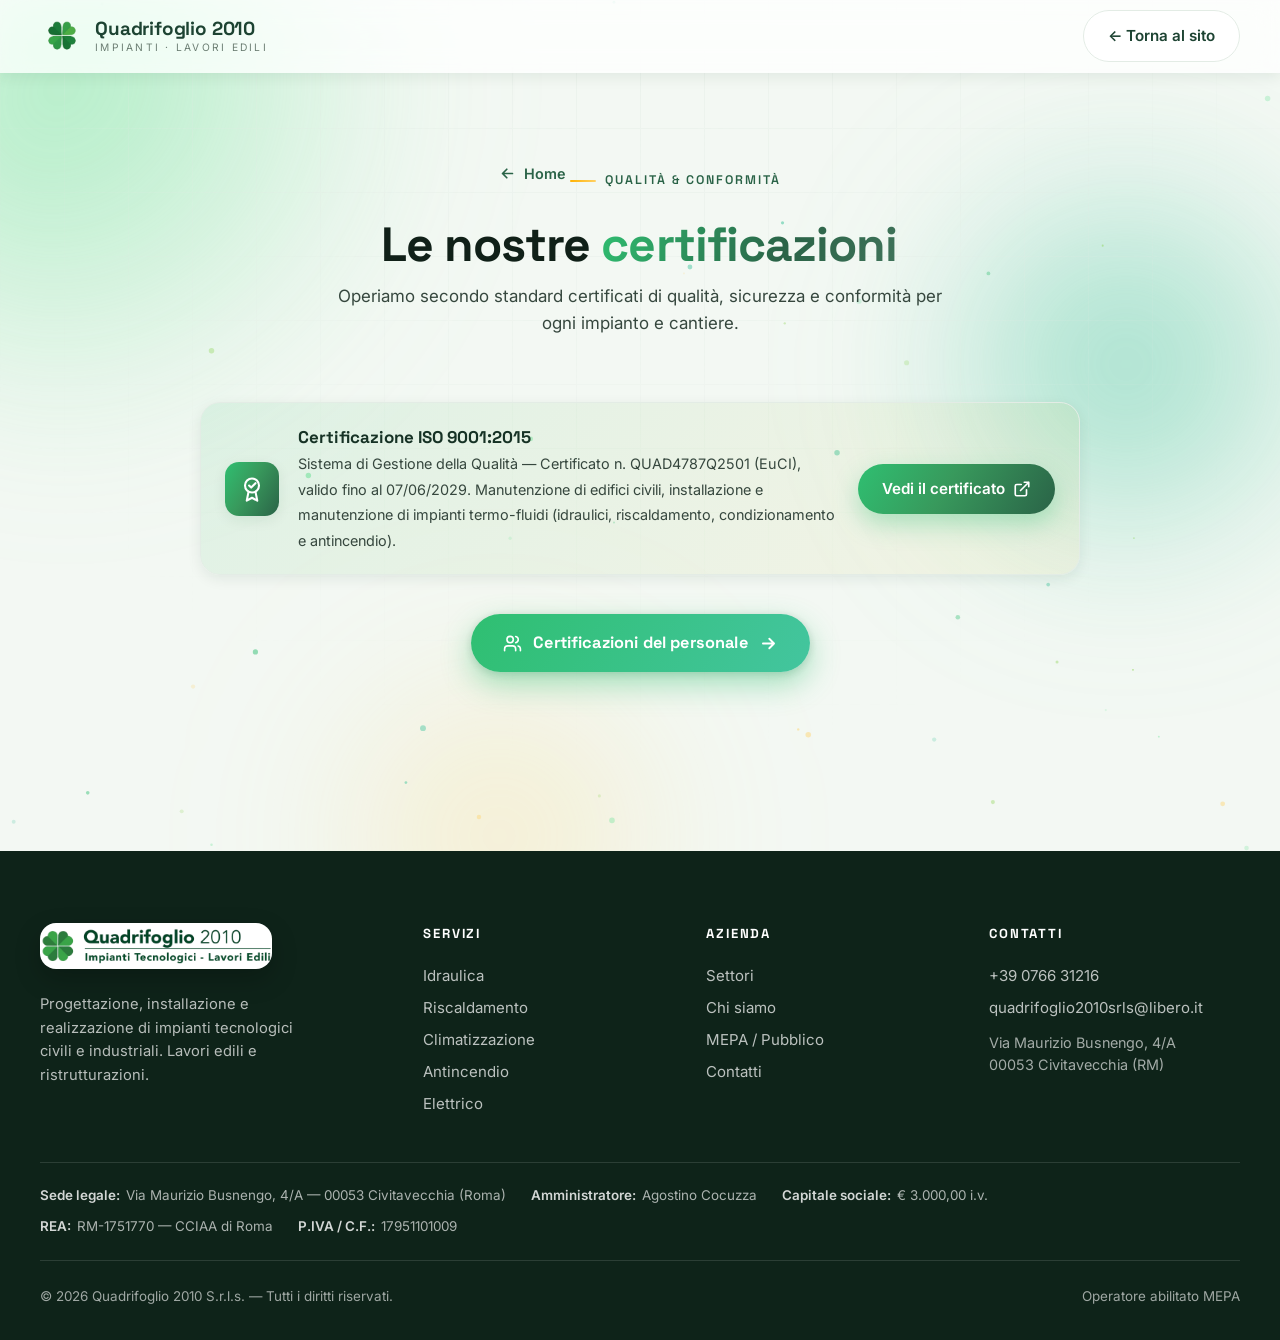
==== certificazioni.html @ ad97a8e9 "Update certificazioni.html" ====
<!DOCTYPE html>
<html lang="it">
<head>
<meta charset="UTF-8">
<meta name="viewport" content="width=device-width, initial-scale=1.0">
<meta name="description" content="Certificazioni di Quadrifoglio 2010 S.r.l.s. — Sistema di Gestione della Qualità certificato ISO 9001:2015.">
<title>Certificazioni — Quadrifoglio 2010 S.r.l.s.</title>

<!-- Fonts -->
<link rel="preconnect" href="https://fonts.googleapis.com">
<link rel="preconnect" href="https://fonts.gstatic.com" crossorigin>
<link href="https://fonts.googleapis.com/css2?family=Inter:wght@400;500;600;700&family=Space+Grotesk:wght@500;600;700&display=swap" rel="stylesheet">

<link rel="stylesheet" href="styles.css">

<!-- Vivid four-leaf clover favicon -->
<link rel="icon" href="data:image/svg+xml,%3Csvg xmlns='http://www.w3.org/2000/svg' viewBox='0 0 100 100'%3E%3Cg transform='translate(50 52)'%3E%3Cpath d='M0 0C-7-12-26-12-26-26-26-38-13-41 0-31 13-41 26-38 26-26 26-12 7-12 0 0Z' fill='%232fbf71'/%3E%3Cpath d='M0 0C-7-12-26-12-26-26-26-38-13-41 0-31 13-41 26-38 26-26 26-12 7-12 0 0Z' fill='%238bd450' transform='rotate(90)'/%3E%3Cpath d='M0 0C-7-12-26-12-26-26-26-38-13-41 0-31 13-41 26-38 26-26 26-12 7-12 0 0Z' fill='%2343c59e' transform='rotate(180)'/%3E%3Cpath d='M0 0C-7-12-26-12-26-26-26-38-13-41 0-31 13-41 26-38 26-26 26-12 7-12 0 0Z' fill='%236fe39a' transform='rotate(270)'/%3E%3C/g%3E%3C/svg%3E">
</head>
<body>

<!-- ============ ATMOSPHERIC BACKGROUND ============ -->
<div class="bg-stage" aria-hidden="true">
  <span class="blob b1"></span>
  <span class="blob b2"></span>
  <span class="blob b3"></span>
</div>
<div class="bg-grid" aria-hidden="true"></div>
<canvas id="particles" aria-hidden="true"></canvas>

<!-- ============ HEADER ============ -->
<header class="site-header scrolled" id="header">
  <div class="wrap nav">
    <a class="brand" href="index.html" aria-label="Quadrifoglio 2010 — home">
      <img class="logo-svg" src="assets/logo-clover.png" alt="" width="44" height="44">
      <span class="brand-text">
        <strong>Quadrifoglio 2010</strong>
        <span>Impianti · Lavori Edili</span>
      </span>
    </a>

    <div class="nav-cta">
      <a class="btn btn-ghost" href="index.html">← Torna al sito</a>
    </div>
  </div>
</header>

<main id="top">

<!-- ============ SUBPAGE HERO ============ -->
<section class="section subpage-hero">
  <div class="wrap">
    <div class="section-head">
      <a class="back-link" href="index.html">
        <svg viewBox="0 0 24 24" fill="none" stroke="currentColor" stroke-width="2.4" stroke-linecap="round" stroke-linejoin="round"><path d="M19 12H5M11 6l-6 6 6 6"/></svg>
        Home
      </a>
      <span class="eyebrow" style="justify-content:center">Qualità &amp; conformità</span>
      <h2>Le nostre <span class="text-grad">certificazioni</span></h2>
      <p>Operiamo secondo standard certificati di qualità, sicurezza e conformità per ogni impianto e cantiere.</p>
    </div>
  </div>
</section>

<!-- ============ CERTIFICATIONS ============ -->
<section class="section" style="padding-top:0">
  <div class="wrap subpage-wrap">

    <!-- ISO 9001 — la certificazione già presente -->
    <div class="cert-card reveal in">
      <div class="cert-ic">
        <svg viewBox="0 0 24 24" fill="none" stroke="currentColor" stroke-width="1.8" stroke-linecap="round" stroke-linejoin="round"><circle cx="12" cy="9" r="6"/><path d="M9 14.5 7.5 22l4.5-2.5L16.5 22 15 14.5"/><path d="m9.5 9 1.8 1.8L15 7"/></svg>
      </div>
      <div class="cert-body">
        <strong>Certificazione ISO 9001:2015</strong>
        <span>Sistema di Gestione della Qualità — Certificato n. QUAD4787Q2501 (EuCI), valido fino al 07/06/2029. Manutenzione di edifici civili, installazione e manutenzione di impianti termo-fluidi (idraulici, riscaldamento, condizionamento e antincendio).</span>
      </div>
      <a class="btn btn-primary cert-btn" href="https://drive.google.com/file/d/1SbGLcYLTrpvEILOt3RIGqUomWUOdhS-y/view?usp=sharing" target="_blank" rel="noopener">
        <span>Vedi il certificato</span>
        <svg viewBox="0 0 24 24" fill="none" stroke="currentColor" stroke-width="2.2" stroke-linecap="round" stroke-linejoin="round"><path d="M15 3h6v6M10 14 21 3M18 13v6a2 2 0 0 1-2 2H5a2 2 0 0 1-2-2V8a2 2 0 0 1 2-2h6"/></svg>
      </a>
    </div>

    <!-- Bottone colorato e animato -> certificazioni del personale -->
    <div class="cert-cta center reveal">
      <a class="btn-pulse" href="personale.html" aria-label="Vai alle certificazioni del personale">
        <svg class="bp-ic" viewBox="0 0 24 24" fill="none" stroke="currentColor" stroke-width="2" stroke-linecap="round" stroke-linejoin="round"><path d="M16 21v-2a4 4 0 0 0-4-4H6a4 4 0 0 0-4 4v2M9 11a4 4 0 1 0 0-8 4 4 0 0 0 0 8zM22 21v-2a4 4 0 0 0-3-3.87M16 3.13A4 4 0 0 1 16 11"/></svg>
        <span>Certificazioni del personale</span>
        <svg class="bp-arrow" viewBox="0 0 24 24" fill="none" stroke="currentColor" stroke-width="2.4" stroke-linecap="round" stroke-linejoin="round"><path d="M5 12h14M13 6l6 6-6 6"/></svg>
      </a>
    </div>

  </div>
</section>

</main>

<!-- ============ FOOTER ============ -->
<footer class="site-footer">
  <div class="wrap">
    <div class="footer-grid">
      <div class="footer-brand">
        <a class="footer-logo-wrap" href="index.html" aria-label="Quadrifoglio 2010 — home">
          <img class="footer-logo" src="assets/logo-full.png" alt="Quadrifoglio 2010 — Impianti Tecnologici · Lavori Edili">
        </a>
        <p>Progettazione, installazione e realizzazione di impianti tecnologici civili e industriali. Lavori edili e ristrutturazioni.</p>
      </div>
      <div>
        <h5>Servizi</h5>
        <a href="index.html#servizi">Idraulica</a><br>
        <a href="index.html#servizi">Riscaldamento</a><br>
        <a href="index.html#servizi">Climatizzazione</a><br>
        <a href="index.html#servizi">Antincendio</a><br>
        <a href="index.html#servizi">Elettrico</a>
      </div>
      <div>
        <h5>Azienda</h5>
        <a href="index.html#settori">Settori</a><br>
        <a href="index.html#azienda">Chi siamo</a><br>
        <a href="index.html#settori">MEPA / Pubblico</a><br>
        <a href="index.html#contatti">Contatti</a>
      </div>
      <div>
        <h5>Contatti</h5>
        <a href="tel:+39076631216">+39 0766 31216</a><br>
        <a href="mailto:quadrifoglio2010srls@libero.it">quadrifoglio2010srls@libero.it</a><br>
        <span class="foot-addr">Via Maurizio Busnengo, 4/A<br>00053 Civitavecchia (RM)</span>
      </div>
    </div>

    <div class="footer-legal">
      <span><strong>Sede legale:</strong> Via Maurizio Busnengo, 4/A — 00053 Civitavecchia (Roma)</span>
      <span><strong>Amministratore:</strong> Agostino Cocuzza</span>
      <span><strong>Capitale sociale:</strong> € 3.000,00 i.v.</span>
      <span><strong>REA:</strong> RM-1751770 — CCIAA di Roma</span>
      <span><strong>P.IVA / C.F.:</strong> 17951101009</span>
    </div>

    <div class="footer-bottom">
      <span>© <span id="year">2026</span> Quadrifoglio 2010 S.r.l.s. — Tutti i diritti riservati.</span>
      <span>Operatore abilitato MEPA</span>
    </div>
  </div>
</footer>

<!-- ============ VANILLA JS ============ -->
<script>
(function () {
  "use strict";
  const reduceMotion = window.matchMedia("(prefers-reduced-motion: reduce)").matches;

  /* ---- Reveal on scroll ---- */
  const reveals = document.querySelectorAll(".reveal");
  if (reduceMotion || !("IntersectionObserver" in window)) {
    reveals.forEach(el => el.classList.add("in"));
  } else {
    const io = new IntersectionObserver((entries, obs) => {
      entries.forEach(e => { if (e.isIntersecting) { e.target.classList.add("in"); obs.unobserve(e.target); } });
    }, { threshold: 0.14, rootMargin: "0px 0px -8% 0px" });
    reveals.forEach(el => io.observe(el));
  }

  /* ---- Particle background ---- */
  const canvas = document.getElementById("particles");
  if (!reduceMotion && canvas) {
    const ctx = canvas.getContext("2d");
    let w, h, particles, raf;
    const COLORS = ["#2fbf71", "#6fe39a", "#43c59e", "#8bd450", "#ffd166"];
    const resize = () => {
      w = canvas.width = window.innerWidth;
      h = canvas.height = window.innerHeight;
      const count = Math.min(60, Math.floor(w / 26));
      particles = Array.from({ length: count }, () => ({
        x: Math.random() * w, y: Math.random() * h,
        r: Math.random() * 2.4 + 0.8,
        vx: (Math.random() - 0.5) * 0.25, vy: (Math.random() - 0.5) * 0.25,
        a: Math.random() * 0.4 + 0.15,
        c: COLORS[(Math.random() * COLORS.length) | 0]
      }));
    };
    const draw = () => {
      ctx.clearRect(0, 0, w, h);
      for (const p of particles) {
        p.x += p.vx; p.y += p.vy;
        if (p.x < 0) p.x = w; if (p.x > w) p.x = 0;
        if (p.y < 0) p.y = h; if (p.y > h) p.y = 0;
        ctx.globalAlpha = p.a; ctx.fillStyle = p.c;
        ctx.beginPath(); ctx.arc(p.x, p.y, p.r, 0, Math.PI * 2); ctx.fill();
      }
      ctx.globalAlpha = 1; raf = requestAnimationFrame(draw);
    };
    resize(); draw();
    let t; window.addEventListener("resize", () => { clearTimeout(t); t = setTimeout(resize, 200); });
    document.addEventListener("visibilitychange", () => { if (document.hidden) cancelAnimationFrame(raf); else draw(); });
  }

  /* ---- Footer year ---- */
  document.getElementById("year").textContent = new Date().getFullYear();
})();
</script>
</body>
</html>
---- styles.css ----
/* =================================================================
   QUADRIFOGLIO 2010 S.r.l.s. — Impianti Tecnologici · Lavori Edili
   Modern interactive landing page
   Author: Senior FE / UI-UX build
   ================================================================= */

/* ---------- 1. DESIGN TOKENS ---------- */
:root {
  /* Brand greens — lighter & more vivid than the original #41745b */
  --brand:      #41745b;      /* original logo green (reference) */
  --green-900:  #0e2319;
  --green-800:  #163225;
  --green-700:  #1d4332;
  --green-600:  #2a6347;
  --green-500:  #38995c;
  --green-400:  #4cb872;
  --emerald:    #2fbf71;
  --mint:       #6fe39a;
  --spring:     #43c59e;
  --lime:       #8bd450;

  /* Sharp, intentional accent — sunlit amber/gold */
  --accent:     #ffb100;
  --accent-2:   #ffd166;
  --accent-deep:#e08a00;

  /* Neutrals */
  --ink:        #102018;
  --ink-soft:   #36473e;
  --muted:      #6b7d72;
  --line:       #e3ece5;
  --paper:      #ffffff;
  --cream:      #f3f8f3;
  --cream-2:    #eaf3ec;

  /* Effects */
  --ease:       cubic-bezier(0.25, 0.8, 0.25, 1);
  --shadow-sm:  0 4px 14px rgba(16, 50, 35, 0.08);
  --shadow-md:  0 14px 34px rgba(16, 50, 35, 0.12);
  --shadow-lg:  0 30px 70px rgba(13, 45, 30, 0.22);
  --radius:     20px;
  --radius-sm:  14px;
  --maxw:       1200px;

  --grad-brand: linear-gradient(120deg, var(--emerald), var(--green-500) 45%, var(--green-600));
  --grad-accent:linear-gradient(120deg, var(--accent), var(--accent-2));
}

/* ---------- 2. RESET ---------- */
*, *::before, *::after { box-sizing: border-box; }
* { margin: 0; padding: 0; }
html { scroll-behavior: smooth; -webkit-text-size-adjust: 100%; }

body {
  font-family: 'Inter', system-ui, -apple-system, 'Segoe UI', Roboto, Helvetica, Arial, sans-serif;
  color: var(--ink);
  background: var(--cream);
  line-height: 1.6;
  overflow-x: hidden;
  -webkit-font-smoothing: antialiased;
}

h1, h2, h3, h4 { font-family: 'Space Grotesk', 'Inter', system-ui, sans-serif; line-height: 1.08; font-weight: 700; letter-spacing: -0.02em; }
a { color: inherit; text-decoration: none; }
img, svg { display: block; max-width: 100%; }
ul { list-style: none; }
button { font: inherit; cursor: pointer; border: none; background: none; }
::selection { background: var(--emerald); color: #fff; }

/* ---------- 3. LAYOUT HELPERS ---------- */
.wrap { width: min(100% - 2.5rem, var(--maxw)); margin-inline: auto; }
.eyebrow {
  display: inline-flex; align-items: center; gap: .55rem;
  font-family: 'Space Grotesk', sans-serif;
  font-size: .78rem; font-weight: 600; letter-spacing: .16em; text-transform: uppercase;
  color: var(--green-600);
}
.eyebrow::before { content: ""; width: 26px; height: 2px; background: var(--grad-accent); border-radius: 2px; }
.section { padding: clamp(4rem, 9vw, 7.5rem) 0; position: relative; }
.section-head { max-width: 640px; margin-bottom: 3.2rem; }
.section-head h2 { font-size: clamp(1.9rem, 4.6vw, 3rem); margin: .9rem 0 .8rem; }
.section-head p { color: var(--ink-soft); font-size: 1.06rem; }
.text-grad {
  background: linear-gradient(110deg, var(--emerald), var(--green-600) 60%, var(--brand));
  -webkit-background-clip: text; background-clip: text; color: transparent;
  padding-right: .12em; margin-right: -.08em; /* evita il taglio dell'ultima lettera in corsivo */
}

/* ---------- 4. ATMOSPHERIC BACKGROUND ---------- */
.bg-stage { position: fixed; inset: 0; z-index: -2; overflow: hidden; pointer-events: none; }
.blob { position: absolute; border-radius: 50%; filter: blur(70px); opacity: .55; mix-blend-mode: multiply; }
.blob.b1 { width: 46vw; height: 46vw; left: -10vw; top: -8vw;
  background: radial-gradient(circle at 30% 30%, var(--mint), transparent 65%); animation: drift1 26s var(--ease) infinite; }
.blob.b2 { width: 40vw; height: 40vw; right: -8vw; top: 12vh;
  background: radial-gradient(circle at 50% 50%, var(--spring), transparent 65%); animation: drift2 32s var(--ease) infinite; }
.blob.b3 { width: 38vw; height: 38vw; left: 20vw; bottom: -14vw;
  background: radial-gradient(circle at 50% 50%, var(--accent-2), transparent 60%); opacity: .3; animation: drift3 30s var(--ease) infinite; }
.bg-grid { position: fixed; inset: 0; z-index: -2; pointer-events: none; opacity: .5;
  background-image: linear-gradient(var(--line) 1px, transparent 1px), linear-gradient(90deg, var(--line) 1px, transparent 1px);
  background-size: 64px 64px; mask-image: radial-gradient(circle at 50% 0%, #000 0%, transparent 70%); }
#particles { position: fixed; inset: 0; z-index: -1; pointer-events: none; }

@keyframes drift1 { 0%,100% { transform: translate(0,0) scale(1); } 50% { transform: translate(6vw,5vh) scale(1.12); } }
@keyframes drift2 { 0%,100% { transform: translate(0,0) scale(1); } 50% { transform: translate(-5vw,7vh) scale(1.1); } }
@keyframes drift3 { 0%,100% { transform: translate(0,0) scale(1); } 50% { transform: translate(4vw,-6vh) scale(1.15); } }

/* ---------- 5. HEADER / NAV ---------- */
.site-header {
  position: fixed; top: 0; left: 0; right: 0; z-index: 100;
  transition: all .4s var(--ease);
  padding: 1.1rem 0;
}
.site-header.scrolled {
  background: rgba(255,255,255,.78);
  backdrop-filter: blur(14px) saturate(140%);
  -webkit-backdrop-filter: blur(14px) saturate(140%);
  box-shadow: var(--shadow-sm); padding: .65rem 0;
}
.nav { display: flex; align-items: center; justify-content: space-between; gap: 1.5rem; }
.brand { display: flex; align-items: center; gap: .7rem; }
.brand .logo-svg { width: 44px; height: 44px; object-fit: contain; transition: transform .5s var(--ease); }
.brand:hover .logo-svg { transform: rotate(-12deg) scale(1.06); }
.brand-text { display: flex; flex-direction: column; line-height: 1; }
.brand-text strong { font-family: 'Space Grotesk', sans-serif; font-size: 1.18rem; letter-spacing: -.01em; color: var(--green-700); }
.brand-text span { font-size: .64rem; letter-spacing: .22em; text-transform: uppercase; color: var(--muted); margin-top: 3px; }

.nav-links { display: flex; align-items: center; gap: .35rem; }
.nav-links a {
  position: relative; padding: .55rem .9rem; font-size: .94rem; font-weight: 500; color: var(--ink-soft);
  border-radius: 10px; transition: all .3s var(--ease);
}
.nav-links a::after {
  content: ""; position: absolute; left: .9rem; right: .9rem; bottom: .32rem; height: 2px;
  background: var(--grad-accent); border-radius: 2px; transform: scaleX(0); transform-origin: left; transition: transform .35s var(--ease);
}
.nav-links a:hover { color: var(--green-700); }
.nav-links a:hover::after { transform: scaleX(1); }

.btn {
  display: inline-flex; align-items: center; justify-content: center; gap: .5rem;
  padding: .8rem 1.5rem; border-radius: 999px; font-weight: 600; font-size: .95rem;
  transition: all .3s var(--ease); will-change: transform; position: relative; overflow: hidden;
}
.btn svg { width: 18px; height: 18px; transition: transform .3s var(--ease); }
.btn-primary { background: var(--grad-brand); color: #fff; box-shadow: 0 10px 24px rgba(47,191,113,.34); }
.btn-primary::before {
  content: ""; position: absolute; inset: 0; background: var(--grad-accent); opacity: 0; transition: opacity .35s var(--ease);
}
.btn-primary span, .btn-primary svg { position: relative; z-index: 1; }
.btn-primary:hover { transform: translateY(-3px); box-shadow: 0 16px 32px rgba(255,177,0,.4); }
.btn-primary:hover::before { opacity: 1; }
.btn-primary:hover svg { transform: translateX(4px); }
.btn-primary:active { transform: translateY(-1px) scale(.98); }

.btn-ghost { background: rgba(255,255,255,.6); color: var(--green-700); border: 1.5px solid var(--line); backdrop-filter: blur(6px); }
.btn-ghost:hover { transform: translateY(-3px); border-color: var(--emerald); color: var(--green-800); box-shadow: var(--shadow-sm); }

.nav-cta { display: flex; align-items: center; gap: .6rem; }
.nav-toggle { display: none; width: 44px; height: 44px; border-radius: 12px; position: relative; }
.nav-toggle span { position: absolute; left: 11px; right: 11px; height: 2px; background: var(--green-700); border-radius: 2px; transition: all .3s var(--ease); }
.nav-toggle span:nth-child(1) { top: 15px; }
.nav-toggle span:nth-child(2) { top: 21px; }
.nav-toggle span:nth-child(3) { top: 27px; }
.nav-toggle.open span:nth-child(1) { top: 21px; transform: rotate(45deg); }
.nav-toggle.open span:nth-child(2) { opacity: 0; }
.nav-toggle.open span:nth-child(3) { top: 21px; transform: rotate(-45deg); }

/* ---------- 6. HERO (asymmetrical split) ---------- */
.hero { position: relative; padding-top: clamp(7rem, 16vh, 11rem); padding-bottom: clamp(3rem, 8vh, 6rem); overflow: hidden; }
.hero-grid {
  display: grid; grid-template-columns: 1.05fr .95fr; gap: clamp(2rem, 5vw, 4.5rem); align-items: center;
}
.hero-badge {
  display: inline-flex; align-items: center; gap: .6rem; padding: .5rem .9rem .5rem .6rem;
  background: rgba(255,255,255,.7); border: 1px solid var(--line); border-radius: 999px;
  font-size: .82rem; font-weight: 500; color: var(--green-700); box-shadow: var(--shadow-sm); backdrop-filter: blur(6px);
}
.hero-badge b { background: var(--grad-brand); color: #fff; padding: .2rem .6rem; border-radius: 999px; font-size: .72rem; font-weight: 700; letter-spacing: .04em; }
.hero h1 { font-size: clamp(2.5rem, 6.2vw, 4.4rem); margin: 1.4rem 0 1.2rem; }
.hero h1 .line { display: block; overflow: visible; padding-right: .08em; }
.hero p.lead { font-size: clamp(1.05rem, 2vw, 1.22rem); color: var(--ink-soft); max-width: 33ch; margin-bottom: 2rem; }
.hero-actions { display: flex; flex-wrap: wrap; gap: .9rem; margin-bottom: 2.6rem; }
.hero-stats { display: flex; gap: 2.4rem; flex-wrap: wrap; }
.hero-stats .stat .num { font-family: 'Space Grotesk', sans-serif; font-size: clamp(1.6rem, 3.4vw, 2.3rem); font-weight: 700; color: var(--green-700); }
.hero-stats .stat .num span { color: var(--accent-deep); }
.hero-stats .stat .lbl { font-size: .82rem; color: var(--muted); letter-spacing: .02em; }

/* Hero visual side */
.hero-visual { position: relative; min-height: 460px; display: grid; place-items: center; }
.clover-stage { position: relative; width: min(420px, 80%); aspect-ratio: 1; display: grid; place-items: center; }
.clover-ring {
  position: absolute; inset: 0; border-radius: 50%;
  background: conic-gradient(from 0deg, var(--emerald), var(--spring), var(--lime), var(--accent-2), var(--emerald));
  filter: blur(2px); opacity: .25; animation: spin 22s linear infinite;
}
.clover-ring.r2 { inset: 9%; opacity: .14; animation-duration: 32s; animation-direction: reverse; }
.clover-disc {
  position: absolute; inset: 14%; border-radius: 50%;
  background: radial-gradient(circle at 35% 30%, #ffffff, var(--cream-2) 70%, var(--cream));
  box-shadow: var(--shadow-lg), inset 0 0 0 1px rgba(255,255,255,.7);
}
.clover-hero { position: relative; width: 58%; height: auto; display: block; animation: floaty 6s ease-in-out infinite; transform-style: preserve-3d; filter: drop-shadow(0 18px 30px rgba(13,45,30,.22)); }
@keyframes spin { to { transform: rotate(360deg); } }
@keyframes floaty { 0%,100% { transform: translateY(0) rotate(0deg); } 50% { transform: translateY(-14px) rotate(3deg); } }

/* floating glass chips around the clover */
.chip {
  position: absolute; display: flex; align-items: center; gap: .55rem; padding: .6rem .85rem;
  background: rgba(255,255,255,.82); border: 1px solid rgba(255,255,255,.9); border-radius: 14px;
  box-shadow: var(--shadow-md); font-size: .82rem; font-weight: 600; color: var(--green-800);
  backdrop-filter: blur(8px); animation: floaty 5s ease-in-out infinite;
}
.chip i { width: 30px; height: 30px; display: grid; place-items: center; border-radius: 9px; background: var(--grad-brand); color: #fff; }
.chip i svg { width: 17px; height: 17px; }
.chip.c1 { top: 6%; left: -6%; animation-delay: .2s; }
.chip.c2 { top: 40%; right: -10%; animation-delay: 1.1s; }
.chip.c3 { bottom: 4%; left: 4%; animation-delay: .6s; }
.chip.c2 i { background: var(--grad-accent); color: var(--green-900); }

.scroll-cue { position: absolute; left: 50%; bottom: 1.2rem; transform: translateX(-50%); display: flex; flex-direction: column; align-items: center; gap: .4rem; color: var(--muted); font-size: .72rem; letter-spacing: .18em; text-transform: uppercase; }
.scroll-cue .mouse { width: 22px; height: 36px; border: 2px solid var(--muted); border-radius: 12px; position: relative; }
.scroll-cue .mouse::after { content: ""; position: absolute; top: 6px; left: 50%; width: 3px; height: 7px; background: var(--green-600); border-radius: 2px; transform: translateX(-50%); animation: wheel 1.6s var(--ease) infinite; }
@keyframes wheel { 0% { opacity: 0; transform: translate(-50%,0); } 40% { opacity: 1; } 100% { opacity: 0; transform: translate(-50%,10px); } }

/* ---------- 7. MARQUEE (sectors strip) ---------- */
.marquee { border-top: 1px solid var(--line); border-bottom: 1px solid var(--line); background: rgba(255,255,255,.5); padding: 1.1rem 0; overflow: hidden; }
.marquee-track { display: flex; gap: 3rem; width: max-content; animation: scrollx 28s linear infinite; }
.marquee:hover .marquee-track { animation-play-state: paused; }
.marquee-track span { font-family: 'Space Grotesk', sans-serif; font-weight: 600; color: var(--green-700); font-size: 1.05rem; display: inline-flex; align-items: center; gap: .8rem; opacity: .85; }
.marquee-track span::before { content: "✦"; color: var(--accent); }
@keyframes scrollx { to { transform: translateX(-50%); } }

/* ---------- 8. SERVICES ---------- */
.services-grid { display: grid; grid-template-columns: repeat(auto-fit, minmax(270px, 1fr)); gap: 1.3rem; }
.card {
  position: relative; padding: 2rem 1.7rem; border-radius: var(--radius); background: var(--paper);
  border: 1px solid var(--line); box-shadow: var(--shadow-sm); overflow: hidden;
  transition: all .3s var(--ease); transform-style: preserve-3d; will-change: transform;
}
.card::before {
  content: ""; position: absolute; inset: 0; opacity: 0; transition: opacity .35s var(--ease);
  background: linear-gradient(150deg, rgba(111,227,154,.14), rgba(255,209,102,.1)); pointer-events: none;
}
.card::after {
  content: ""; position: absolute; top: 0; left: 0; width: 100%; height: 4px; background: var(--grad-brand);
  transform: scaleX(0); transform-origin: left; transition: transform .4s var(--ease);
}
.card:hover { transform: translateY(-8px); box-shadow: var(--shadow-lg); border-color: transparent; }
.card:hover::before { opacity: 1; }
.card:hover::after { transform: scaleX(1); }
.card .icon {
  width: 58px; height: 58px; border-radius: 16px; display: grid; place-items: center; margin-bottom: 1.2rem;
  background: linear-gradient(145deg, var(--cream-2), #fff); color: var(--green-600); box-shadow: var(--shadow-sm);
  transition: all .4s var(--ease); position: relative; z-index: 1;
}
.card .icon svg { width: 28px; height: 28px; transition: transform .4s var(--ease); }
.card:hover .icon { background: var(--grad-brand); color: #fff; transform: rotate(-6deg) scale(1.05); }
.card:hover .icon svg { transform: scale(1.08); }
.card h3 { font-size: 1.24rem; margin-bottom: .5rem; position: relative; z-index: 1; }
.card p { color: var(--ink-soft); font-size: .96rem; position: relative; z-index: 1; }
.card .tag { display: inline-block; margin-top: 1rem; font-size: .76rem; font-weight: 600; letter-spacing: .04em; color: var(--green-600); position: relative; z-index: 1; }

/* feature card spanning bigger */
.card.feature { grid-column: span 2; background: var(--grad-brand); color: #fff; border: none; }
.card.feature::after { display: none; }
.card.feature h3 { color: #fff; font-size: 1.7rem; }
.card.feature p { color: rgba(255,255,255,.9); max-width: 46ch; }
.card.feature .icon { background: rgba(255,255,255,.16); color: #fff; }
.card.feature:hover .icon { background: var(--accent); color: var(--green-900); }
.card.feature .btn-ghost { margin-top: 1.4rem; background: rgba(255,255,255,.14); color: #fff; border-color: rgba(255,255,255,.3); }
.card.feature .btn-ghost:hover { background: #fff; color: var(--green-700); }

/* ---------- 9. SECTORS (split panels) ---------- */
.sectors { background: linear-gradient(180deg, transparent, rgba(234,243,236,.6)); }
.sectors-grid { display: grid; grid-template-columns: repeat(2, 1fr); gap: 1.3rem; }
.sector {
  position: relative; padding: 2.4rem 2rem; border-radius: var(--radius); overflow: hidden;
  min-height: 230px; display: flex; flex-direction: column; justify-content: flex-end;
  color: #fff; transition: all .4s var(--ease); isolation: isolate;
}
.sector::before { content: ""; position: absolute; inset: 0; z-index: -1; transition: transform .6s var(--ease); }
.sector.s-civ::before  { background: linear-gradient(135deg, var(--green-600), var(--emerald)); }
.sector.s-ind::before  { background: linear-gradient(135deg, var(--green-800), var(--green-600)); }
.sector.s-pub::before  { background: linear-gradient(135deg, var(--brand), var(--spring)); }
.sector.s-priv::before { background: linear-gradient(135deg, var(--green-700), var(--lime)); }
.sector::after { content: ""; position: absolute; inset: 0; z-index: -1; background: radial-gradient(circle at 80% 0%, rgba(255,255,255,.25), transparent 55%); }
.sector:hover { transform: translateY(-6px); box-shadow: var(--shadow-lg); }
.sector:hover::before { transform: scale(1.08); }
.sector .s-num { font-family: 'Space Grotesk', sans-serif; font-size: .85rem; opacity: .7; letter-spacing: .1em; }
.sector h3 { font-size: 1.55rem; margin: .4rem 0 .5rem; }
.sector p { font-size: .96rem; color: rgba(255,255,255,.92); max-width: 40ch; }
.sector .badge-mepa { position: absolute; top: 1.4rem; right: 1.4rem; background: var(--accent); color: var(--green-900); font-weight: 700; font-size: .72rem; padding: .3rem .7rem; border-radius: 999px; letter-spacing: .04em; z-index: 1; }

/* ---------- 10. ABOUT / WHY ---------- */
.about-grid { display: grid; grid-template-columns: 1fr 1fr; gap: clamp(2rem, 5vw, 4rem); align-items: center; }
.about-visual { position: relative; border-radius: var(--radius); overflow: hidden; min-height: 420px;
  background: linear-gradient(160deg, var(--green-700), var(--green-600) 50%, var(--emerald)); box-shadow: var(--shadow-lg); display: grid; place-items: center; }
.about-visual .ghost-clover { width: 70%; opacity: .9; filter: drop-shadow(0 20px 40px rgba(0,0,0,.25)); animation: floaty 7s ease-in-out infinite; }
.about-visual .glow { position: absolute; width: 60%; height: 60%; background: radial-gradient(circle, rgba(255,209,102,.5), transparent 70%); filter: blur(40px); }
.about-single { max-width: 920px; margin-inline: auto; }
.about-single .section-head { max-width: none; margin-bottom: 0; }

/* Certification card + certificate button */
.cert-card {
  display: flex; align-items: center; gap: 1.2rem; flex-wrap: wrap;
  margin-top: 1.8rem; padding: 1.3rem 1.5rem; border-radius: var(--radius);
  background: linear-gradient(135deg, rgba(47,191,113,.10), rgba(255,209,102,.10));
  border: 1px solid var(--line); box-shadow: var(--shadow-sm);
  transition: all .3s var(--ease);
}
.cert-card:hover { box-shadow: var(--shadow-md); transform: translateY(-3px); border-color: var(--emerald); }
.cert-ic { flex: 0 0 auto; width: 54px; height: 54px; border-radius: 14px; display: grid; place-items: center; background: var(--grad-brand); color: #fff; box-shadow: var(--shadow-sm); }
.cert-ic svg { width: 28px; height: 28px; }
.cert-body { flex: 1 1 240px; min-width: 0; }
.cert-body strong { display: block; font-family: 'Space Grotesk', sans-serif; font-size: 1.06rem; color: var(--green-800); }
.cert-body span { font-size: .9rem; color: var(--ink-soft); }
.cert-btn { flex: 0 0 auto; }

/* Colored, borderless, animated CTA button (-> certifications / people pages) */
.cert-cta { margin-top: 1.6rem; display: flex; }
.btn-pulse {
  display: inline-flex; align-items: center; gap: .7rem;
  padding: 1rem 2rem; border: none; border-radius: 999px;
  font-family: 'Space Grotesk', sans-serif; font-weight: 700; font-size: 1.02rem; letter-spacing: .01em;
  color: #fff; cursor: pointer; position: relative; overflow: hidden; isolation: isolate;
  background: linear-gradient(120deg, var(--emerald), var(--spring) 45%, var(--lime));
  background-size: 220% 220%;
  box-shadow: 0 12px 30px rgba(47,191,113,.42), 0 2px 8px rgba(16,50,35,.16);
  transition: all .3s var(--ease); will-change: transform;
  animation: bpGlow 2.6s var(--ease) infinite, bpGrad 6s ease infinite;
}
.btn-pulse > * { position: relative; z-index: 1; }
.btn-pulse .bp-ic, .btn-pulse .bp-arrow { width: 19px; height: 19px; transition: transform .3s var(--ease); }
/* moving shine sweep */
.btn-pulse::before {
  content: ""; position: absolute; top: 0; left: -60%; width: 45%; height: 100%; z-index: 0;
  background: linear-gradient(100deg, transparent, rgba(255,255,255,.5), transparent);
  transform: skewX(-18deg); animation: bpShine 3.4s var(--ease) infinite;
}
.btn-pulse:hover { transform: translateY(-4px) scale(1.03); box-shadow: 0 20px 42px rgba(47,191,113,.5), 0 4px 12px rgba(16,50,35,.2); animation-play-state: paused; }
.btn-pulse:hover .bp-arrow { transform: translateX(5px); }
.btn-pulse:hover .bp-ic { transform: rotate(-8deg) scale(1.1); }
.btn-pulse:active { transform: translateY(-1px) scale(.99); }
@keyframes bpGlow {
  0%,100% { box-shadow: 0 12px 30px rgba(47,191,113,.42), 0 2px 8px rgba(16,50,35,.16); }
  50%     { box-shadow: 0 16px 40px rgba(67,197,158,.6), 0 2px 8px rgba(16,50,35,.16); }
}
@keyframes bpGrad { 0%,100% { background-position: 0% 50%; } 50% { background-position: 100% 50%; } }
@keyframes bpShine { 0% { left: -60%; } 55%,100% { left: 130%; } }

/* ---------- CERTIFICATIONS / PEOPLE SUB-PAGES ---------- */
.subpage-hero { padding-top: clamp(8rem, 18vh, 12rem); padding-bottom: clamp(1rem, 4vh, 2.5rem); text-align: center; }
.subpage-hero .section-head { margin-inline: auto; margin-bottom: 0; }
.back-link {
  display: inline-flex; align-items: center; gap: .5rem; margin-bottom: 1.2rem;
  font-size: .9rem; font-weight: 600; color: var(--green-600); transition: all .3s var(--ease);
}
.back-link svg { width: 17px; height: 17px; transition: transform .3s var(--ease); }
.back-link:hover { color: var(--green-800); }
.back-link:hover svg { transform: translateX(-4px); }
.subpage-wrap { max-width: 880px; margin-inline: auto; }

/* centered version of the CTA button */
.cert-cta.center { justify-content: center; margin-top: 2.4rem; }

/* People accordion */
.people { display: grid; gap: 1.1rem; margin-top: 1rem; }
.person {
  background: var(--paper); border: 1px solid var(--line); border-radius: var(--radius);
  box-shadow: var(--shadow-sm); overflow: hidden; transition: all .3s var(--ease);
}
.person:hover { box-shadow: var(--shadow-md); border-color: var(--emerald); }
.person.open { box-shadow: var(--shadow-md); border-color: transparent; }
.person-head {
  width: 100%; display: flex; align-items: center; gap: 1.1rem; text-align: left;
  padding: 1.4rem 1.6rem; background: none; transition: background .3s var(--ease);
}
.person.open .person-head { background: linear-gradient(135deg, rgba(47,191,113,.10), rgba(255,209,102,.10)); }
.person-avatar {
  flex: 0 0 auto; width: 54px; height: 54px; border-radius: 50%; display: grid; place-items: center;
  background: var(--grad-brand); color: #fff; font-family: 'Space Grotesk', sans-serif; font-weight: 700; font-size: 1.2rem;
  box-shadow: var(--shadow-sm); transition: transform .4s var(--ease);
}
.person.open .person-avatar { transform: scale(1.05) rotate(-4deg); }
.person-info { flex: 1 1 auto; min-width: 0; display: flex; flex-direction: column; }
.person-name { font-family: 'Space Grotesk', sans-serif; font-weight: 700; font-size: 1.18rem; color: var(--green-800); letter-spacing: -.01em; }
.person-role { font-size: .82rem; color: var(--muted); text-transform: uppercase; letter-spacing: .1em; margin-top: 2px; }
.person-chevron { flex: 0 0 auto; width: 36px; height: 36px; border-radius: 50%; display: grid; place-items: center; background: var(--cream-2); color: var(--green-600); transition: all .35s var(--ease); }
.person-chevron svg { width: 19px; height: 19px; transition: transform .35s var(--ease); }
.person.open .person-chevron { background: var(--grad-brand); color: #fff; }
.person.open .person-chevron svg { transform: rotate(180deg); }
.person-panel { max-height: 0; overflow: hidden; transition: max-height .45s var(--ease); }
.person-panel-inner { padding: .4rem 1.6rem 1.6rem; }
.cert-list { display: grid; gap: .7rem; }
.cert-list li {
  background: var(--cream); border: 1px solid var(--line); border-radius: var(--radius-sm);
  transition: all .3s var(--ease);
}
.cert-list li:hover { border-color: var(--emerald); background: #fff; transform: translateX(4px); box-shadow: var(--shadow-sm); }
.cert-list a.cl-link {
  display: flex; align-items: center; gap: .8rem; padding: .9rem 1.1rem;
  font-size: .95rem; color: var(--ink-soft); border-radius: var(--radius-sm);
}
.cert-list .cl-ic { flex: 0 0 auto; width: 26px; height: 26px; border-radius: 8px; display: grid; place-items: center; background: rgba(47,191,113,.14); color: var(--green-600); transition: all .3s var(--ease); }
.cert-list .cl-ic svg { width: 16px; height: 16px; }
.cert-list li:hover .cl-ic { background: var(--grad-brand); color: #fff; }
.cert-list .cl-txt { flex: 1 1 auto; min-width: 0; }
.cert-list b { color: var(--green-800); font-weight: 600; }
.cert-list .cl-ext { flex: 0 0 auto; width: 18px; height: 18px; color: var(--muted); transition: all .3s var(--ease); }
.cert-list li:hover .cl-ext { color: var(--green-600); transform: translate(2px,-2px); }
.cert-empty { font-size: .92rem; color: var(--muted); font-style: italic; padding: .4rem 0; }

.why-list { display: grid; grid-template-columns: repeat(3, 1fr); gap: 1rem; margin-top: 1.8rem; }
@media (max-width: 820px) { .why-list { grid-template-columns: 1fr; } }
.why-item { display: flex; flex-direction: column; gap: .8rem; padding: 1.4rem 1.3rem; background: var(--paper); border: 1px solid var(--line); border-radius: var(--radius-sm); transition: all .3s var(--ease); }
.why-item:hover { transform: translateY(-5px); border-color: var(--emerald); box-shadow: var(--shadow-md); }
.why-item .wi-ic { flex: 0 0 auto; width: 44px; height: 44px; border-radius: 12px; display: grid; place-items: center; background: var(--grad-brand); color: #fff; }
.why-item .wi-ic svg { width: 22px; height: 22px; }
.why-item h4 { font-size: 1.06rem; margin-bottom: .2rem; }
.why-item p { font-size: .92rem; color: var(--ink-soft); }

/* ---------- 11. CTA BANNER ---------- */
.cta-banner { position: relative; border-radius: clamp(20px, 4vw, 34px); padding: clamp(2.6rem, 6vw, 4.5rem); overflow: hidden;
  background: linear-gradient(130deg, var(--green-800), var(--green-600) 55%, var(--emerald)); color: #fff; text-align: center; box-shadow: var(--shadow-lg); }
.cta-banner::before { content: ""; position: absolute; inset: 0; background: radial-gradient(circle at 20% 20%, rgba(255,209,102,.3), transparent 40%), radial-gradient(circle at 85% 80%, rgba(111,227,154,.4), transparent 45%); }
.cta-banner > * { position: relative; z-index: 1; }
.cta-banner h2 { font-size: clamp(1.8rem, 4.6vw, 3rem); margin-bottom: 1rem; }
.cta-banner p { color: rgba(255,255,255,.9); max-width: 50ch; margin: 0 auto 2rem; font-size: 1.08rem; }
.cta-banner .hero-actions { justify-content: center; }
.cta-banner .btn-ghost { background: rgba(255,255,255,.14); color: #fff; border-color: rgba(255,255,255,.35); }
.cta-banner .btn-ghost:hover { background: #fff; color: var(--green-700); }

/* ---------- 12. CONTACT ---------- */
.contact-grid { display: grid; grid-template-columns: 1fr 1.1fr; gap: clamp(2rem,5vw,3.5rem); }
.contact-info { display: grid; gap: 1.1rem; align-content: start; }
.contact-line { display: flex; gap: 1rem; align-items: center; padding: 1.1rem 1.3rem; background: var(--paper); border: 1px solid var(--line); border-radius: var(--radius-sm); transition: all .3s var(--ease); }
.contact-line:hover { border-color: var(--emerald); transform: translateY(-3px); box-shadow: var(--shadow-sm); }
.contact-line .ci { width: 46px; height: 46px; border-radius: 12px; display: grid; place-items: center; background: var(--cream-2); color: var(--green-600); flex: 0 0 auto; transition: all .3s var(--ease); }
.contact-line:hover .ci { background: var(--grad-brand); color: #fff; }
.contact-line .ci svg { width: 22px; height: 22px; }
.contact-line small { color: var(--muted); display: block; font-size: .76rem; text-transform: uppercase; letter-spacing: .08em; }
.contact-line b { font-size: 1.02rem; color: var(--green-800); font-weight: 600; }

form.contact-form { background: var(--paper); border: 1px solid var(--line); border-radius: var(--radius); padding: clamp(1.6rem, 4vw, 2.4rem); box-shadow: var(--shadow-sm); }
.field { margin-bottom: 1.1rem; }
.field label { display: block; font-size: .84rem; font-weight: 600; color: var(--green-800); margin-bottom: .4rem; }
.field input, .field textarea, .field select {
  width: 100%; padding: .85rem 1rem; border: 1.5px solid var(--line); border-radius: 12px; font: inherit; color: var(--ink);
  background: var(--cream); transition: all .3s var(--ease); resize: vertical;
}
.field input:focus, .field textarea:focus, .field select:focus { outline: none; border-color: var(--emerald); background: #fff; box-shadow: 0 0 0 4px rgba(47,191,113,.14); }
.form-row { display: grid; grid-template-columns: 1fr 1fr; gap: 1.1rem; }
.form-note { font-size: .8rem; color: var(--muted); margin-top: .8rem; }
.form-success { display: none; padding: .9rem 1rem; border-radius: 12px; background: rgba(47,191,113,.12); color: var(--green-700); font-weight: 600; font-size: .92rem; margin-bottom: 1rem; }
.form-success.show { display: block; animation: pop .4s var(--ease); }
@keyframes pop { from { transform: scale(.96); opacity: 0; } to { transform: scale(1); opacity: 1; } }

/* ---------- 13. FOOTER ---------- */
.site-footer { background: var(--green-900); color: rgba(255,255,255,.82); padding: clamp(3rem,6vw,4.5rem) 0 2rem; margin-top: 4rem; }
.footer-grid { display: grid; grid-template-columns: 1.4fr 1fr 1fr 1fr; gap: 2rem; margin-bottom: 2.6rem; }
.site-footer h5 { font-family: 'Space Grotesk', sans-serif; color: #fff; font-size: .82rem; letter-spacing: .14em; text-transform: uppercase; margin-bottom: 1rem; }
.site-footer a { color: rgba(255,255,255,.72); font-size: .94rem; display: inline-block; padding: .25rem 0; transition: all .3s var(--ease); }
.site-footer a:hover { color: var(--mint); transform: translateX(4px); }
.footer-brand p { font-size: .92rem; max-width: 32ch; margin-top: 1rem; color: rgba(255,255,255,.7); }
.footer-brand .brand-text strong { color: #fff; }
.footer-logo-wrap {
  display: inline-block; padding: .9rem 2rem; border-radius: 16px;
  background: #ffffff;
  border: 1px solid rgba(255,255,255,.6);
  box-shadow: 0 10px 26px rgba(0,0,0,.22), inset 0 1px 0 rgba(255,255,255,.9);
  transition: all .3s var(--ease);
}
.footer-logo-wrap:hover { transform: translateY(-3px); box-shadow: 0 16px 34px rgba(0,0,0,.28), inset 0 1px 0 rgba(255,255,255,.9); }
.footer-logo { display: block; width: 230px; max-width: 100%; height: auto; }
.foot-addr { display: inline-block; margin-top: .5rem; font-size: .9rem; line-height: 1.5; color: rgba(255,255,255,.62); }
.footer-legal {
  border-top: 1px solid rgba(255,255,255,.12); padding-top: 1.4rem; margin-bottom: 1.4rem;
  display: flex; flex-wrap: wrap; gap: .55rem 1.6rem; font-size: .84rem; color: rgba(255,255,255,.65);
}
.footer-legal span { display: inline-flex; gap: .35rem; }
.footer-legal strong { color: rgba(255,255,255,.82); font-weight: 600; }
.footer-bottom { border-top: 1px solid rgba(255,255,255,.12); padding-top: 1.6rem; display: flex; justify-content: space-between; gap: 1rem; flex-wrap: wrap; font-size: .84rem; color: rgba(255,255,255,.6); }

/* ---------- 14. REVEAL ON SCROLL ---------- */
.reveal { opacity: 0; transform: translateY(34px); transition: opacity .7s var(--ease), transform .7s var(--ease); }
.reveal.in { opacity: 1; transform: none; }
.reveal[data-d="1"] { transition-delay: .08s; }
.reveal[data-d="2"] { transition-delay: .16s; }
.reveal[data-d="3"] { transition-delay: .24s; }
.reveal[data-d="4"] { transition-delay: .32s; }
.reveal[data-d="5"] { transition-delay: .40s; }

/* ---------- 15. STAGGERED PAGE-LOAD REVEAL ---------- */
.load { opacity: 0; transform: translateY(26px); animation: loadIn .9s var(--ease) forwards; }
.load-1 { animation-delay: .15s; } .load-2 { animation-delay: .30s; }
.load-3 { animation-delay: .45s; } .load-4 { animation-delay: .60s; }
.load-5 { animation-delay: .75s; } .load-6 { animation-delay: .90s; }
.load-7 { animation-delay: 1.05s; }
@keyframes loadIn { to { opacity: 1; transform: none; } }
.hero-visual.load { animation-delay: .35s; animation-duration: 1.1s; }

/* ---------- 16. RESPONSIVE ---------- */
@media (max-width: 980px) {
  .hero-grid { grid-template-columns: 1fr; text-align: center; }
  .hero p.lead { margin-inline: auto; }
  .hero-actions, .hero-stats { justify-content: center; }
  .hero-visual { order: -1; min-height: 360px; }
  .scroll-cue { display: none; }
  .about-grid, .contact-grid { grid-template-columns: 1fr; }
  .card.feature { grid-column: span 1; }
  .footer-grid { grid-template-columns: 1fr 1fr; }
}
@media (max-width: 760px) {
  .nav-links, .nav-cta .btn-ghost { display: none; }
  .nav-toggle { display: block; }
  .site-header.menu-open .nav-links {
    display: flex; flex-direction: column; position: absolute; top: 100%; left: 0; right: 0;
    background: rgba(255,255,255,.97); backdrop-filter: blur(14px); padding: 1rem 1.25rem 1.5rem; gap: .2rem;
    box-shadow: var(--shadow-md); border-top: 1px solid var(--line);
  }
  .site-header.menu-open .nav-links a { padding: .8rem 1rem; }
  .sectors-grid { grid-template-columns: 1fr; }
  .form-row { grid-template-columns: 1fr; }
  .footer-grid { grid-template-columns: 1fr; }
}
@media (max-width: 420px) {
  .hero-stats { gap: 1.4rem; }
  .chip { display: none; }
}

/* ---------- 17. ACCESSIBILITY: REDUCED MOTION ---------- */
@media (prefers-reduced-motion: reduce) {
  * { animation-duration: .001ms !important; animation-iteration-count: 1 !important; transition-duration: .001ms !important; scroll-behavior: auto !important; }
  .load, .reveal { opacity: 1 !important; transform: none !important; }
  .blob, .clover-ring, .clover-hero, .chip, .marquee-track, .about-visual .ghost-clover { animation: none !important; }
  .btn-pulse { animation: none !important; }
  .btn-pulse::before { display: none; }
  #particles { display: none; }
}

/* focus visibility for keyboard users */
:focus-visible { outline: 3px solid var(--accent); outline-offset: 2px; border-radius: 6px; }
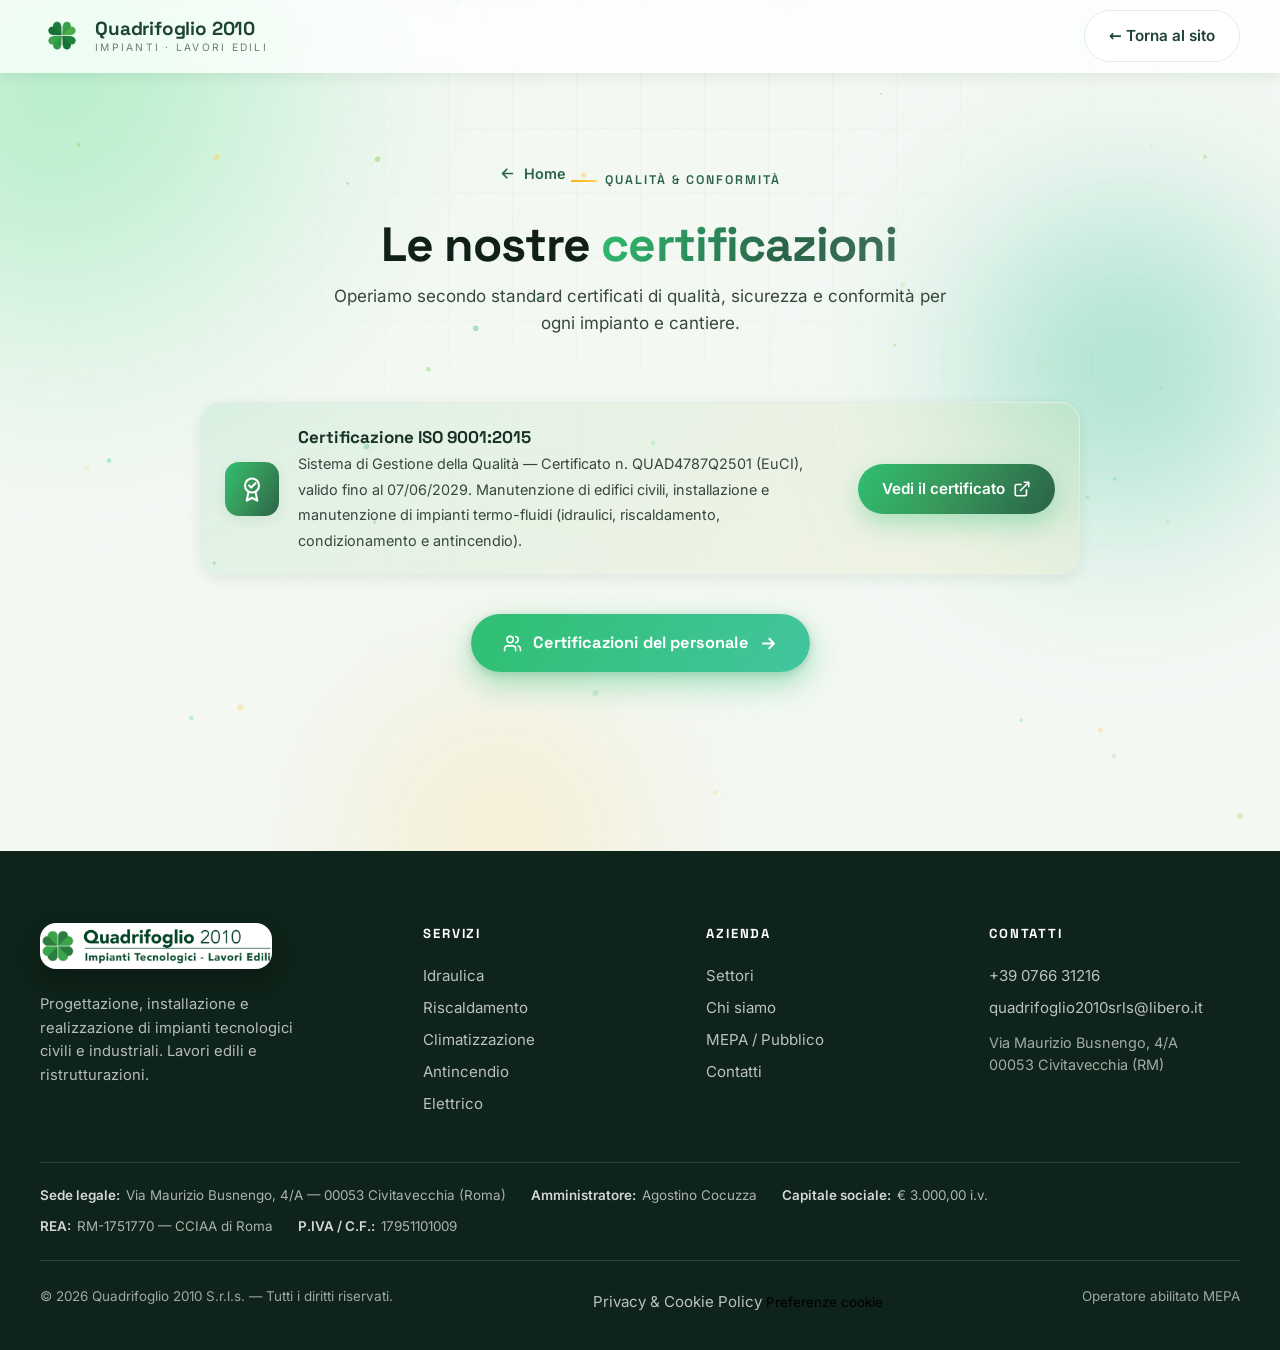
==== commit 8dcfa018: "Update certificazioni.html" ====
--- a/certificazioni.html
+++ b/certificazioni.html
@@ -3,18 +3,54 @@
 <head>
 <meta charset="UTF-8">
 <meta name="viewport" content="width=device-width, initial-scale=1.0">
-<meta name="description" content="Certificazioni di Quadrifoglio 2010 S.r.l.s. — Sistema di Gestione della Qualità certificato ISO 9001:2015.">
-<title>Certificazioni — Quadrifoglio 2010 S.r.l.s.</title>
-
-<!-- Fonts -->
-<link rel="preconnect" href="https://fonts.googleapis.com">
-<link rel="preconnect" href="https://fonts.gstatic.com" crossorigin>
-<link href="https://fonts.googleapis.com/css2?family=Inter:wght@400;500;600;700&family=Space+Grotesk:wght@500;600;700&display=swap" rel="stylesheet">
+<meta name="description" content="Certificazioni di Quadrifoglio 2010 S.r.l.s. — Sistema di Gestione della Qualità certificato ISO 9001:2015 per impianti tecnologici e lavori edili a Civitavecchia (Roma).">
+<title>Certificazioni ISO 9001:2015 — Quadrifoglio 2010 S.r.l.s.</title>
+
+<!-- ============ SEO ============ -->
+<meta name="robots" content="index, follow, max-image-preview:large">
+<meta name="author" content="Quadrifoglio 2010 S.r.l.s.">
+<link rel="canonical" href="https://quadrifoglio2010srls.com/certificazioni.html">
+<meta name="theme-color" content="#2fbf71">
+
+<!-- Open Graph -->
+<meta property="og:type" content="website">
+<meta property="og:site_name" content="Quadrifoglio 2010 S.r.l.s.">
+<meta property="og:locale" content="it_IT">
+<meta property="og:title" content="Certificazioni ISO 9001:2015 — Quadrifoglio 2010 S.r.l.s.">
+<meta property="og:description" content="Sistema di Gestione della Qualità certificato ISO 9001:2015. Le certificazioni di Quadrifoglio 2010 S.r.l.s.">
+<meta property="og:url" content="https://quadrifoglio2010srls.com/certificazioni.html">
+<meta property="og:image" content="https://quadrifoglio2010srls.com/assets/logo-full.png">
+
+<!-- Twitter -->
+<meta name="twitter:card" content="summary_large_image">
+<meta name="twitter:title" content="Certificazioni ISO 9001:2015 — Quadrifoglio 2010 S.r.l.s.">
+<meta name="twitter:description" content="Sistema di Gestione della Qualità certificato ISO 9001:2015.">
+<meta name="twitter:image" content="https://quadrifoglio2010srls.com/assets/logo-full.png">
+
+<link rel="manifest" href="site.webmanifest">
+
+<!-- Self-hosted fonts (GDPR: no request to Google servers, no visitor IP shared) -->
+<link rel="preload" href="assets/fonts/UcC73FwrK3iLTeHuS_nVMrMxCp50SjIa1ZL7.woff2" as="font" type="font/woff2" crossorigin>
+<link rel="preload" href="assets/fonts/V8mDoQDjQSkFtoMM3T6r8E7mPbF4Cw.woff2" as="font" type="font/woff2" crossorigin>
+<!-- Self-hosted fonts inlined (no render-blocking request; woff2 are preloaded above) -->
+<style>@font-face{font-family:'Inter';font-style:normal;font-weight:400;font-display:swap;src:url(assets/fonts/UcC73FwrK3iLTeHuS_nVMrMxCp50SjIa2JL7SUc.woff2) format('woff2');unicode-range:U+0460-052F,U+1C80-1C8A,U+20B4,U+2DE0-2DFF,U+A640-A69F,U+FE2E-FE2F}@font-face{font-family:'Inter';font-style:normal;font-weight:400;font-display:swap;src:url(assets/fonts/UcC73FwrK3iLTeHuS_nVMrMxCp50SjIa0ZL7SUc.woff2) format('woff2');unicode-range:U+0301,U+0400-045F,U+0490-0491,U+04B0-04B1,U+2116}@font-face{font-family:'Inter';font-style:normal;font-weight:400;font-display:swap;src:url(assets/fonts/UcC73FwrK3iLTeHuS_nVMrMxCp50SjIa2ZL7SUc.woff2) format('woff2');unicode-range:U+1F00-1FFF}@font-face{font-family:'Inter';font-style:normal;font-weight:400;font-display:swap;src:url(assets/fonts/UcC73FwrK3iLTeHuS_nVMrMxCp50SjIa1pL7SUc.woff2) format('woff2');unicode-range:U+0370-0377,U+037A-037F,U+0384-038A,U+038C,U+038E-03A1,U+03A3-03FF}@font-face{font-family:'Inter';font-style:normal;font-weight:400;font-display:swap;src:url(assets/fonts/UcC73FwrK3iLTeHuS_nVMrMxCp50SjIa2pL7SUc.woff2) format('woff2');unicode-range:U+0102-0103,U+0110-0111,U+0128-0129,U+0168-0169,U+01A0-01A1,U+01AF-01B0,U+0300-0301,U+0303-0304,U+0308-0309,U+0323,U+0329,U+1EA0-1EF9,U+20AB}@font-face{font-family:'Inter';font-style:normal;font-weight:400;font-display:swap;src:url(assets/fonts/UcC73FwrK3iLTeHuS_nVMrMxCp50SjIa25L7SUc.woff2) format('woff2');unicode-range:U+0100-02BA,U+02BD-02C5,U+02C7-02CC,U+02CE-02D7,U+02DD-02FF,U+0304,U+0308,U+0329,U+1D00-1DBF,U+1E00-1E9F,U+1EF2-1EFF,U+2020,U+20A0-20AB,U+20AD-20C0,U+2113,U+2C60-2C7F,U+A720-A7FF}@font-face{font-family:'Inter';font-style:normal;font-weight:400;font-display:swap;src:url(assets/fonts/UcC73FwrK3iLTeHuS_nVMrMxCp50SjIa1ZL7.woff2) format('woff2');unicode-range:U+0000-00FF,U+0131,U+0152-0153,U+02BB-02BC,U+02C6,U+02DA,U+02DC,U+0304,U+0308,U+0329,U+2000-206F,U+20AC,U+2122,U+2191,U+2193,U+2212,U+2215,U+FEFF,U+FFFD}@font-face{font-family:'Inter';font-style:normal;font-weight:500;font-display:swap;src:url(assets/fonts/UcC73FwrK3iLTeHuS_nVMrMxCp50SjIa2JL7SUc.woff2) format('woff2');unicode-range:U+0460-052F,U+1C80-1C8A,U+20B4,U+2DE0-2DFF,U+A640-A69F,U+FE2E-FE2F}@font-face{font-family:'Inter';font-style:normal;font-weight:500;font-display:swap;src:url(assets/fonts/UcC73FwrK3iLTeHuS_nVMrMxCp50SjIa0ZL7SUc.woff2) format('woff2');unicode-range:U+0301,U+0400-045F,U+0490-0491,U+04B0-04B1,U+2116}@font-face{font-family:'Inter';font-style:normal;font-weight:500;font-display:swap;src:url(assets/fonts/UcC73FwrK3iLTeHuS_nVMrMxCp50SjIa2ZL7SUc.woff2) format('woff2');unicode-range:U+1F00-1FFF}@font-face{font-family:'Inter';font-style:normal;font-weight:500;font-display:swap;src:url(assets/fonts/UcC73FwrK3iLTeHuS_nVMrMxCp50SjIa1pL7SUc.woff2) format('woff2');unicode-range:U+0370-0377,U+037A-037F,U+0384-038A,U+038C,U+038E-03A1,U+03A3-03FF}@font-face{font-family:'Inter';font-style:normal;font-weight:500;font-display:swap;src:url(assets/fonts/UcC73FwrK3iLTeHuS_nVMrMxCp50SjIa2pL7SUc.woff2) format('woff2');unicode-range:U+0102-0103,U+0110-0111,U+0128-0129,U+0168-0169,U+01A0-01A1,U+01AF-01B0,U+0300-0301,U+0303-0304,U+0308-0309,U+0323,U+0329,U+1EA0-1EF9,U+20AB}@font-face{font-family:'Inter';font-style:normal;font-weight:500;font-display:swap;src:url(assets/fonts/UcC73FwrK3iLTeHuS_nVMrMxCp50SjIa25L7SUc.woff2) format('woff2');unicode-range:U+0100-02BA,U+02BD-02C5,U+02C7-02CC,U+02CE-02D7,U+02DD-02FF,U+0304,U+0308,U+0329,U+1D00-1DBF,U+1E00-1E9F,U+1EF2-1EFF,U+2020,U+20A0-20AB,U+20AD-20C0,U+2113,U+2C60-2C7F,U+A720-A7FF}@font-face{font-family:'Inter';font-style:normal;font-weight:500;font-display:swap;src:url(assets/fonts/UcC73FwrK3iLTeHuS_nVMrMxCp50SjIa1ZL7.woff2) format('woff2');unicode-range:U+0000-00FF,U+0131,U+0152-0153,U+02BB-02BC,U+02C6,U+02DA,U+02DC,U+0304,U+0308,U+0329,U+2000-206F,U+20AC,U+2122,U+2191,U+2193,U+2212,U+2215,U+FEFF,U+FFFD}@font-face{font-family:'Inter';font-style:normal;font-weight:600;font-display:swap;src:url(assets/fonts/UcC73FwrK3iLTeHuS_nVMrMxCp50SjIa2JL7SUc.woff2) format('woff2');unicode-range:U+0460-052F,U+1C80-1C8A,U+20B4,U+2DE0-2DFF,U+A640-A69F,U+FE2E-FE2F}@font-face{font-family:'Inter';font-style:normal;font-weight:600;font-display:swap;src:url(assets/fonts/UcC73FwrK3iLTeHuS_nVMrMxCp50SjIa0ZL7SUc.woff2) format('woff2');unicode-range:U+0301,U+0400-045F,U+0490-0491,U+04B0-04B1,U+2116}@font-face{font-family:'Inter';font-style:normal;font-weight:600;font-display:swap;src:url(assets/fonts/UcC73FwrK3iLTeHuS_nVMrMxCp50SjIa2ZL7SUc.woff2) format('woff2');unicode-range:U+1F00-1FFF}@font-face{font-family:'Inter';font-style:normal;font-weight:600;font-display:swap;src:url(assets/fonts/UcC73FwrK3iLTeHuS_nVMrMxCp50SjIa1pL7SUc.woff2) format('woff2');unicode-range:U+0370-0377,U+037A-037F,U+0384-038A,U+038C,U+038E-03A1,U+03A3-03FF}@font-face{font-family:'Inter';font-style:normal;font-weight:600;font-display:swap;src:url(assets/fonts/UcC73FwrK3iLTeHuS_nVMrMxCp50SjIa2pL7SUc.woff2) format('woff2');unicode-range:U+0102-0103,U+0110-0111,U+0128-0129,U+0168-0169,U+01A0-01A1,U+01AF-01B0,U+0300-0301,U+0303-0304,U+0308-0309,U+0323,U+0329,U+1EA0-1EF9,U+20AB}@font-face{font-family:'Inter';font-style:normal;font-weight:600;font-display:swap;src:url(assets/fonts/UcC73FwrK3iLTeHuS_nVMrMxCp50SjIa25L7SUc.woff2) format('woff2');unicode-range:U+0100-02BA,U+02BD-02C5,U+02C7-02CC,U+02CE-02D7,U+02DD-02FF,U+0304,U+0308,U+0329,U+1D00-1DBF,U+1E00-1E9F,U+1EF2-1EFF,U+2020,U+20A0-20AB,U+20AD-20C0,U+2113,U+2C60-2C7F,U+A720-A7FF}@font-face{font-family:'Inter';font-style:normal;font-weight:600;font-display:swap;src:url(assets/fonts/UcC73FwrK3iLTeHuS_nVMrMxCp50SjIa1ZL7.woff2) format('woff2');unicode-range:U+0000-00FF,U+0131,U+0152-0153,U+02BB-02BC,U+02C6,U+02DA,U+02DC,U+0304,U+0308,U+0329,U+2000-206F,U+20AC,U+2122,U+2191,U+2193,U+2212,U+2215,U+FEFF,U+FFFD}@font-face{font-family:'Inter';font-style:normal;font-weight:700;font-display:swap;src:url(assets/fonts/UcC73FwrK3iLTeHuS_nVMrMxCp50SjIa2JL7SUc.woff2) format('woff2');unicode-range:U+0460-052F,U+1C80-1C8A,U+20B4,U+2DE0-2DFF,U+A640-A69F,U+FE2E-FE2F}@font-face{font-family:'Inter';font-style:normal;font-weight:700;font-display:swap;src:url(assets/fonts/UcC73FwrK3iLTeHuS_nVMrMxCp50SjIa0ZL7SUc.woff2) format('woff2');unicode-range:U+0301,U+0400-045F,U+0490-0491,U+04B0-04B1,U+2116}@font-face{font-family:'Inter';font-style:normal;font-weight:700;font-display:swap;src:url(assets/fonts/UcC73FwrK3iLTeHuS_nVMrMxCp50SjIa2ZL7SUc.woff2) format('woff2');unicode-range:U+1F00-1FFF}@font-face{font-family:'Inter';font-style:normal;font-weight:700;font-display:swap;src:url(assets/fonts/UcC73FwrK3iLTeHuS_nVMrMxCp50SjIa1pL7SUc.woff2) format('woff2');unicode-range:U+0370-0377,U+037A-037F,U+0384-038A,U+038C,U+038E-03A1,U+03A3-03FF}@font-face{font-family:'Inter';font-style:normal;font-weight:700;font-display:swap;src:url(assets/fonts/UcC73FwrK3iLTeHuS_nVMrMxCp50SjIa2pL7SUc.woff2) format('woff2');unicode-range:U+0102-0103,U+0110-0111,U+0128-0129,U+0168-0169,U+01A0-01A1,U+01AF-01B0,U+0300-0301,U+0303-0304,U+0308-0309,U+0323,U+0329,U+1EA0-1EF9,U+20AB}@font-face{font-family:'Inter';font-style:normal;font-weight:700;font-display:swap;src:url(assets/fonts/UcC73FwrK3iLTeHuS_nVMrMxCp50SjIa25L7SUc.woff2) format('woff2');unicode-range:U+0100-02BA,U+02BD-02C5,U+02C7-02CC,U+02CE-02D7,U+02DD-02FF,U+0304,U+0308,U+0329,U+1D00-1DBF,U+1E00-1E9F,U+1EF2-1EFF,U+2020,U+20A0-20AB,U+20AD-20C0,U+2113,U+2C60-2C7F,U+A720-A7FF}@font-face{font-family:'Inter';font-style:normal;font-weight:700;font-display:swap;src:url(assets/fonts/UcC73FwrK3iLTeHuS_nVMrMxCp50SjIa1ZL7.woff2) format('woff2');unicode-range:U+0000-00FF,U+0131,U+0152-0153,U+02BB-02BC,U+02C6,U+02DA,U+02DC,U+0304,U+0308,U+0329,U+2000-206F,U+20AC,U+2122,U+2191,U+2193,U+2212,U+2215,U+FEFF,U+FFFD}@font-face{font-family:'Space Grotesk';font-style:normal;font-weight:500;font-display:swap;src:url(assets/fonts/V8mDoQDjQSkFtoMM3T6r8E7mPb54C-s0.woff2) format('woff2');unicode-range:U+0102-0103,U+0110-0111,U+0128-0129,U+0168-0169,U+01A0-01A1,U+01AF-01B0,U+0300-0301,U+0303-0304,U+0308-0309,U+0323,U+0329,U+1EA0-1EF9,U+20AB}@font-face{font-family:'Space Grotesk';font-style:normal;font-weight:500;font-display:swap;src:url(assets/fonts/V8mDoQDjQSkFtoMM3T6r8E7mPb94C-s0.woff2) format('woff2');unicode-range:U+0100-02BA,U+02BD-02C5,U+02C7-02CC,U+02CE-02D7,U+02DD-02FF,U+0304,U+0308,U+0329,U+1D00-1DBF,U+1E00-1E9F,U+1EF2-1EFF,U+2020,U+20A0-20AB,U+20AD-20C0,U+2113,U+2C60-2C7F,U+A720-A7FF}@font-face{font-family:'Space Grotesk';font-style:normal;font-weight:500;font-display:swap;src:url(assets/fonts/V8mDoQDjQSkFtoMM3T6r8E7mPbF4Cw.woff2) format('woff2');unicode-range:U+0000-00FF,U+0131,U+0152-0153,U+02BB-02BC,U+02C6,U+02DA,U+02DC,U+0304,U+0308,U+0329,U+2000-206F,U+20AC,U+2122,U+2191,U+2193,U+2212,U+2215,U+FEFF,U+FFFD}@font-face{font-family:'Space Grotesk';font-style:normal;font-weight:600;font-display:swap;src:url(assets/fonts/V8mDoQDjQSkFtoMM3T6r8E7mPb54C-s0.woff2) format('woff2');unicode-range:U+0102-0103,U+0110-0111,U+0128-0129,U+0168-0169,U+01A0-01A1,U+01AF-01B0,U+0300-0301,U+0303-0304,U+0308-0309,U+0323,U+0329,U+1EA0-1EF9,U+20AB}@font-face{font-family:'Space Grotesk';font-style:normal;font-weight:600;font-display:swap;src:url(assets/fonts/V8mDoQDjQSkFtoMM3T6r8E7mPb94C-s0.woff2) format('woff2');unicode-range:U+0100-02BA,U+02BD-02C5,U+02C7-02CC,U+02CE-02D7,U+02DD-02FF,U+0304,U+0308,U+0329,U+1D00-1DBF,U+1E00-1E9F,U+1EF2-1EFF,U+2020,U+20A0-20AB,U+20AD-20C0,U+2113,U+2C60-2C7F,U+A720-A7FF}@font-face{font-family:'Space Grotesk';font-style:normal;font-weight:600;font-display:swap;src:url(assets/fonts/V8mDoQDjQSkFtoMM3T6r8E7mPbF4Cw.woff2) format('woff2');unicode-range:U+0000-00FF,U+0131,U+0152-0153,U+02BB-02BC,U+02C6,U+02DA,U+02DC,U+0304,U+0308,U+0329,U+2000-206F,U+20AC,U+2122,U+2191,U+2193,U+2212,U+2215,U+FEFF,U+FFFD}@font-face{font-family:'Space Grotesk';font-style:normal;font-weight:700;font-display:swap;src:url(assets/fonts/V8mDoQDjQSkFtoMM3T6r8E7mPb54C-s0.woff2) format('woff2');unicode-range:U+0102-0103,U+0110-0111,U+0128-0129,U+0168-0169,U+01A0-01A1,U+01AF-01B0,U+0300-0301,U+0303-0304,U+0308-0309,U+0323,U+0329,U+1EA0-1EF9,U+20AB}@font-face{font-family:'Space Grotesk';font-style:normal;font-weight:700;font-display:swap;src:url(assets/fonts/V8mDoQDjQSkFtoMM3T6r8E7mPb94C-s0.woff2) format('woff2');unicode-range:U+0100-02BA,U+02BD-02C5,U+02C7-02CC,U+02CE-02D7,U+02DD-02FF,U+0304,U+0308,U+0329,U+1D00-1DBF,U+1E00-1E9F,U+1EF2-1EFF,U+2020,U+20A0-20AB,U+20AD-20C0,U+2113,U+2C60-2C7F,U+A720-A7FF}@font-face{font-family:'Space Grotesk';font-style:normal;font-weight:700;font-display:swap;src:url(assets/fonts/V8mDoQDjQSkFtoMM3T6r8E7mPbF4Cw.woff2) format('woff2');unicode-range:U+0000-00FF,U+0131,U+0152-0153,U+02BB-02BC,U+02C6,U+02DA,U+02DC,U+0304,U+0308,U+0329,U+2000-206F,U+20AC,U+2122,U+2191,U+2193,U+2212,U+2215,U+FEFF,U+FFFD}</style>
 
 <link rel="stylesheet" href="styles.css">
 
 <!-- Vivid four-leaf clover favicon -->
 <link rel="icon" href="data:image/svg+xml,%3Csvg xmlns='http://www.w3.org/2000/svg' viewBox='0 0 100 100'%3E%3Cg transform='translate(50 52)'%3E%3Cpath d='M0 0C-7-12-26-12-26-26-26-38-13-41 0-31 13-41 26-38 26-26 26-12 7-12 0 0Z' fill='%232fbf71'/%3E%3Cpath d='M0 0C-7-12-26-12-26-26-26-38-13-41 0-31 13-41 26-38 26-26 26-12 7-12 0 0Z' fill='%238bd450' transform='rotate(90)'/%3E%3Cpath d='M0 0C-7-12-26-12-26-26-26-38-13-41 0-31 13-41 26-38 26-26 26-12 7-12 0 0Z' fill='%2343c59e' transform='rotate(180)'/%3E%3Cpath d='M0 0C-7-12-26-12-26-26-26-38-13-41 0-31 13-41 26-38 26-26 26-12 7-12 0 0Z' fill='%236fe39a' transform='rotate(270)'/%3E%3C/g%3E%3C/svg%3E">
+
+<!-- ============ STRUCTURED DATA (JSON-LD) ============ -->
+<script type="application/ld+json">
+{
+  "@context": "https://schema.org",
+  "@type": "BreadcrumbList",
+  "itemListElement": [
+    { "@type": "ListItem", "position": 1, "name": "Home", "item": "https://quadrifoglio2010srls.com/" },
+    { "@type": "ListItem", "position": 2, "name": "Certificazioni", "item": "https://quadrifoglio2010srls.com/certificazioni.html" }
+  ]
+}
+</script>
 </head>
 <body>
 
@@ -100,7 +136,7 @@
     <div class="footer-grid">
       <div class="footer-brand">
         <a class="footer-logo-wrap" href="index.html" aria-label="Quadrifoglio 2010 — home">
-          <img class="footer-logo" src="assets/logo-full.png" alt="Quadrifoglio 2010 — Impianti Tecnologici · Lavori Edili">
+          <img class="footer-logo" src="assets/logo-full.png" alt="Quadrifoglio 2010 — Impianti Tecnologici · Lavori Edili" width="640" height="101" loading="lazy" decoding="async">
         </a>
         <p>Progettazione, installazione e realizzazione di impianti tecnologici civili e industriali. Lavori edili e ristrutturazioni.</p>
       </div>
@@ -137,6 +173,10 @@
 
     <div class="footer-bottom">
       <span>© <span id="year">2026</span> Quadrifoglio 2010 S.r.l.s. — Tutti i diritti riservati.</span>
+      <span class="footer-links">
+        <a href="privacy.html" id="privacyLink">Privacy &amp; Cookie Policy</a>
+        <button type="button" class="footer-cookie-btn" id="cookiePrefsBtn">Preferenze cookie</button>
+      </span>
       <span>Operatore abilitato MEPA</span>
     </div>
   </div>
@@ -153,9 +193,10 @@
   if (reduceMotion || !("IntersectionObserver" in window)) {
     reveals.forEach(el => el.classList.add("in"));
   } else {
+    /* Generous rootMargin so content is faded-in before you scroll to it. */
     const io = new IntersectionObserver((entries, obs) => {
       entries.forEach(e => { if (e.isIntersecting) { e.target.classList.add("in"); obs.unobserve(e.target); } });
-    }, { threshold: 0.14, rootMargin: "0px 0px -8% 0px" });
+    }, { threshold: 0, rootMargin: "200px 0px 700px 0px" });
     reveals.forEach(el => io.observe(el));
   }
 
@@ -163,7 +204,7 @@
   const canvas = document.getElementById("particles");
   if (!reduceMotion && canvas) {
     const ctx = canvas.getContext("2d");
-    let w, h, particles, raf;
+    let w, h, particles, raf = 0, running = false;
     const COLORS = ["#2fbf71", "#6fe39a", "#43c59e", "#8bd450", "#ffd166"];
     const resize = () => {
       w = canvas.width = window.innerWidth;
@@ -186,16 +227,24 @@
         ctx.globalAlpha = p.a; ctx.fillStyle = p.c;
         ctx.beginPath(); ctx.arc(p.x, p.y, p.r, 0, Math.PI * 2); ctx.fill();
       }
-      ctx.globalAlpha = 1; raf = requestAnimationFrame(draw);
+      ctx.globalAlpha = 1;
     };
-    resize(); draw();
-    let t; window.addEventListener("resize", () => { clearTimeout(t); t = setTimeout(resize, 200); });
-    document.addEventListener("visibilitychange", () => { if (document.hidden) cancelAnimationFrame(raf); else draw(); });
+    /* Single-owner rAF loop: the `running` guard keeps a stale frame
+       (queued while the tab was hidden) from forking a second loop. */
+    const frame = () => { if (!running) return; draw(); raf = requestAnimationFrame(frame); };
+    const start = () => { if (running) return; running = true; raf = requestAnimationFrame(frame); };
+    const stop  = () => { running = false; cancelAnimationFrame(raf); raf = 0; };
+    resize(); start();
+    let t; window.addEventListener("resize", () => { clearTimeout(t); t = setTimeout(resize, 200); }, { passive: true });
+    document.addEventListener("visibilitychange", () => { if (document.hidden) stop(); else start(); });
   }
 
   /* ---- Footer year ---- */
   document.getElementById("year").textContent = new Date().getFullYear();
 })();
 </script>
+
+<!-- ============ PRIVACY / COOKIE CONSENT (GDPR) ============ -->
+<script src="privacy.js" defer></script>
 </body>
 </html>
--- a/styles.css
+++ b/styles.css
@@ -231,7 +231,9 @@
 @keyframes scrollx { to { transform: translateX(-50%); } }
 
 /* ---------- 8. SERVICES ---------- */
-.services-grid { display: grid; grid-template-columns: repeat(auto-fit, minmax(270px, 1fr)); gap: 1.3rem; }
+.services-grid { display: grid; grid-template-columns: repeat(4, 1fr); gap: 1.3rem; }
+/* keep 4 per row as long as they fit; drop to 2 only when too narrow */
+@media (max-width: 720px) { .services-grid { grid-template-columns: repeat(2, 1fr); } }
 .card {
   position: relative; padding: 2rem 1.7rem; border-radius: var(--radius); background: var(--paper);
   border: 1px solid var(--line); box-shadow: var(--shadow-sm); overflow: hidden;
@@ -269,6 +271,14 @@
 .card.feature:hover .icon { background: var(--accent); color: var(--green-900); }
 .card.feature .btn-ghost { margin-top: 1.4rem; background: rgba(255,255,255,.14); color: #fff; border-color: rgba(255,255,255,.3); }
 .card.feature .btn-ghost:hover { background: #fff; color: var(--green-700); }
+
+/* full-width green strip variant */
+.card.feature.full { grid-column: 1 / -1; }
+.card.feature.full .icon { margin-bottom: 1.4rem; }
+@media (min-width: 760px) {
+  .card.feature.full { padding: 2.4rem 2.6rem; }
+  .card.feature.full p { max-width: 70ch; }
+}
 
 /* ---------- 9. SECTORS (split panels) ---------- */
 .sectors { background: linear-gradient(180deg, transparent, rgba(234,243,236,.6)); }
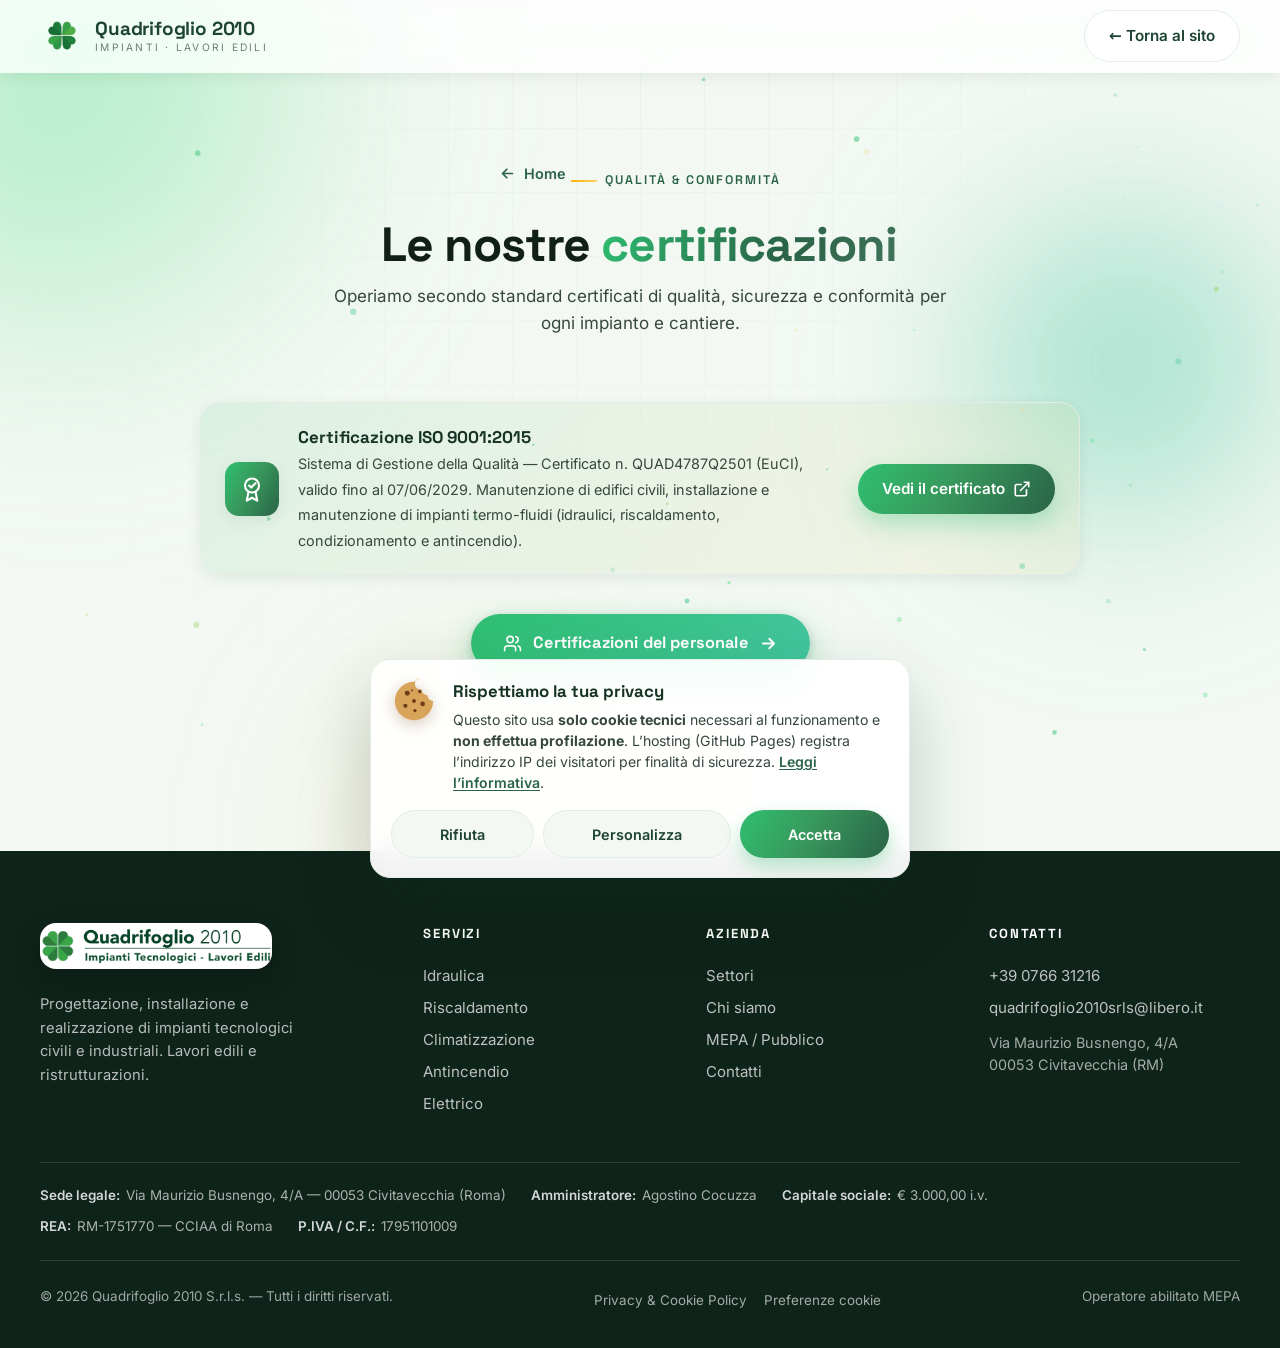
==== commit 1ec783f5: "Update certificazioni.html" ====
--- a/certificazioni.html
+++ b/certificazioni.html
@@ -3,8 +3,8 @@
 <head>
 <meta charset="UTF-8">
 <meta name="viewport" content="width=device-width, initial-scale=1.0">
-<meta name="description" content="Certificazioni di Quadrifoglio 2010 S.r.l.s. — Sistema di Gestione della Qualità certificato ISO 9001:2015 per impianti tecnologici e lavori edili a Civitavecchia (Roma).">
-<title>Certificazioni ISO 9001:2015 — Quadrifoglio 2010 S.r.l.s.</title>
+<meta name="description" content="Scopri le certificazioni di Quadrifoglio 2010: qualità certificata ISO 9001:2015 per impianti tecnologici e lavori edili a Civitavecchia.">
+<title>Certificazioni ISO 9001:2015 e Qualità | Quadrifoglio 2010</title>
 
 <!-- ============ SEO ============ -->
 <meta name="robots" content="index, follow, max-image-preview:large">
@@ -16,15 +16,15 @@
 <meta property="og:type" content="website">
 <meta property="og:site_name" content="Quadrifoglio 2010 S.r.l.s.">
 <meta property="og:locale" content="it_IT">
-<meta property="og:title" content="Certificazioni ISO 9001:2015 — Quadrifoglio 2010 S.r.l.s.">
-<meta property="og:description" content="Sistema di Gestione della Qualità certificato ISO 9001:2015. Le certificazioni di Quadrifoglio 2010 S.r.l.s.">
+<meta property="og:title" content="Certificazioni ISO 9001:2015 e Qualità | Quadrifoglio 2010">
+<meta property="og:description" content="Scopri le certificazioni di Quadrifoglio 2010: qualità certificata ISO 9001:2015 per impianti tecnologici e lavori edili a Civitavecchia.">
 <meta property="og:url" content="https://quadrifoglio2010srls.com/certificazioni.html">
 <meta property="og:image" content="https://quadrifoglio2010srls.com/assets/logo-full.png">
 
 <!-- Twitter -->
 <meta name="twitter:card" content="summary_large_image">
-<meta name="twitter:title" content="Certificazioni ISO 9001:2015 — Quadrifoglio 2010 S.r.l.s.">
-<meta name="twitter:description" content="Sistema di Gestione della Qualità certificato ISO 9001:2015.">
+<meta name="twitter:title" content="Certificazioni ISO 9001:2015 e Qualità | Quadrifoglio 2010">
+<meta name="twitter:description" content="Scopri le certificazioni di Quadrifoglio 2010: qualità certificata ISO 9001:2015 per impianti tecnologici e lavori edili a Civitavecchia.">
 <meta name="twitter:image" content="https://quadrifoglio2010srls.com/assets/logo-full.png">
 
 <link rel="manifest" href="site.webmanifest">
@@ -39,6 +39,11 @@
 
 <!-- Vivid four-leaf clover favicon -->
 <link rel="icon" href="data:image/svg+xml,%3Csvg xmlns='http://www.w3.org/2000/svg' viewBox='0 0 100 100'%3E%3Cg transform='translate(50 52)'%3E%3Cpath d='M0 0C-7-12-26-12-26-26-26-38-13-41 0-31 13-41 26-38 26-26 26-12 7-12 0 0Z' fill='%232fbf71'/%3E%3Cpath d='M0 0C-7-12-26-12-26-26-26-38-13-41 0-31 13-41 26-38 26-26 26-12 7-12 0 0Z' fill='%238bd450' transform='rotate(90)'/%3E%3Cpath d='M0 0C-7-12-26-12-26-26-26-38-13-41 0-31 13-41 26-38 26-26 26-12 7-12 0 0Z' fill='%2343c59e' transform='rotate(180)'/%3E%3Cpath d='M0 0C-7-12-26-12-26-26-26-38-13-41 0-31 13-41 26-38 26-26 26-12 7-12 0 0Z' fill='%236fe39a' transform='rotate(270)'/%3E%3C/g%3E%3C/svg%3E">
+<link rel="icon" href="favicon.ico" sizes="any">
+<link rel="shortcut icon" href="favicon.ico" type="image/x-icon">
+<link rel="icon" type="image/png" sizes="32x32" href="assets/favicon-32.png">
+<link rel="icon" type="image/png" sizes="16x16" href="assets/favicon-16.png">
+<link rel="apple-touch-icon" href="assets/apple-touch-icon.png">
 
 <!-- ============ STRUCTURED DATA (JSON-LD) ============ -->
 <script type="application/ld+json">
@@ -66,7 +71,7 @@
 <!-- ============ HEADER ============ -->
 <header class="site-header scrolled" id="header">
   <div class="wrap nav">
-    <a class="brand" href="index.html" aria-label="Quadrifoglio 2010 — home">
+    <a class="brand" href="index.html" aria-label="Quadrifoglio 2010 — home" title="Quadrifoglio 2010 — home">
       <img class="logo-svg" src="assets/logo-clover.png" alt="" width="44" height="44">
       <span class="brand-text">
         <strong>Quadrifoglio 2010</strong>
@@ -75,7 +80,7 @@
     </a>
 
     <div class="nav-cta">
-      <a class="btn btn-ghost" href="index.html">← Torna al sito</a>
+      <a class="btn btn-ghost" href="index.html" title="← Torna al sito">← Torna al sito</a>
     </div>
   </div>
 </header>
@@ -86,7 +91,7 @@
 <section class="section subpage-hero">
   <div class="wrap">
     <div class="section-head">
-      <a class="back-link" href="index.html">
+      <a class="back-link" href="index.html" title="Home">
         <svg viewBox="0 0 24 24" fill="none" stroke="currentColor" stroke-width="2.4" stroke-linecap="round" stroke-linejoin="round"><path d="M19 12H5M11 6l-6 6 6 6"/></svg>
         Home
       </a>
@@ -110,7 +115,7 @@
         <strong>Certificazione ISO 9001:2015</strong>
         <span>Sistema di Gestione della Qualità — Certificato n. QUAD4787Q2501 (EuCI), valido fino al 07/06/2029. Manutenzione di edifici civili, installazione e manutenzione di impianti termo-fluidi (idraulici, riscaldamento, condizionamento e antincendio).</span>
       </div>
-      <a class="btn btn-primary cert-btn" href="https://drive.google.com/file/d/1SbGLcYLTrpvEILOt3RIGqUomWUOdhS-y/view?usp=sharing" target="_blank" rel="noopener">
+      <a class="btn btn-primary cert-btn" href="https://drive.google.com/file/d/1SbGLcYLTrpvEILOt3RIGqUomWUOdhS-y/view?usp=sharing" target="_blank" rel="noopener" title="Vedi il certificato">
         <span>Vedi il certificato</span>
         <svg viewBox="0 0 24 24" fill="none" stroke="currentColor" stroke-width="2.2" stroke-linecap="round" stroke-linejoin="round"><path d="M15 3h6v6M10 14 21 3M18 13v6a2 2 0 0 1-2 2H5a2 2 0 0 1-2-2V8a2 2 0 0 1 2-2h6"/></svg>
       </a>
@@ -118,7 +123,7 @@
 
     <!-- Bottone colorato e animato -> certificazioni del personale -->
     <div class="cert-cta center reveal">
-      <a class="btn-pulse" href="personale.html" aria-label="Vai alle certificazioni del personale">
+      <a class="btn-pulse" href="personale.html" aria-label="Vai alle certificazioni del personale" title="Vai alle certificazioni del personale">
         <svg class="bp-ic" viewBox="0 0 24 24" fill="none" stroke="currentColor" stroke-width="2" stroke-linecap="round" stroke-linejoin="round"><path d="M16 21v-2a4 4 0 0 0-4-4H6a4 4 0 0 0-4 4v2M9 11a4 4 0 1 0 0-8 4 4 0 0 0 0 8zM22 21v-2a4 4 0 0 0-3-3.87M16 3.13A4 4 0 0 1 16 11"/></svg>
         <span>Certificazioni del personale</span>
         <svg class="bp-arrow" viewBox="0 0 24 24" fill="none" stroke="currentColor" stroke-width="2.4" stroke-linecap="round" stroke-linejoin="round"><path d="M5 12h14M13 6l6 6-6 6"/></svg>
@@ -135,30 +140,30 @@
   <div class="wrap">
     <div class="footer-grid">
       <div class="footer-brand">
-        <a class="footer-logo-wrap" href="index.html" aria-label="Quadrifoglio 2010 — home">
+        <a class="footer-logo-wrap" href="index.html" aria-label="Quadrifoglio 2010 — home" title="Quadrifoglio 2010 — home">
           <img class="footer-logo" src="assets/logo-full.png" alt="Quadrifoglio 2010 — Impianti Tecnologici · Lavori Edili" width="640" height="101" loading="lazy" decoding="async">
         </a>
         <p>Progettazione, installazione e realizzazione di impianti tecnologici civili e industriali. Lavori edili e ristrutturazioni.</p>
       </div>
       <div>
         <h5>Servizi</h5>
-        <a href="index.html#servizi">Idraulica</a><br>
-        <a href="index.html#servizi">Riscaldamento</a><br>
-        <a href="index.html#servizi">Climatizzazione</a><br>
-        <a href="index.html#servizi">Antincendio</a><br>
-        <a href="index.html#servizi">Elettrico</a>
+        <a href="index.html#servizi" title="Idraulica">Idraulica</a><br>
+        <a href="index.html#servizi" title="Riscaldamento">Riscaldamento</a><br>
+        <a href="index.html#servizi" title="Climatizzazione">Climatizzazione</a><br>
+        <a href="index.html#servizi" title="Antincendio">Antincendio</a><br>
+        <a href="index.html#servizi" title="Elettrico">Elettrico</a>
       </div>
       <div>
         <h5>Azienda</h5>
-        <a href="index.html#settori">Settori</a><br>
-        <a href="index.html#azienda">Chi siamo</a><br>
-        <a href="index.html#settori">MEPA / Pubblico</a><br>
-        <a href="index.html#contatti">Contatti</a>
+        <a href="index.html#settori" title="Settori">Settori</a><br>
+        <a href="index.html#azienda" title="Chi siamo">Chi siamo</a><br>
+        <a href="index.html#settori" title="MEPA / Pubblico">MEPA / Pubblico</a><br>
+        <a href="index.html#contatti" title="Contatti">Contatti</a>
       </div>
       <div>
         <h5>Contatti</h5>
-        <a href="tel:+39076631216">+39 0766 31216</a><br>
-        <a href="mailto:quadrifoglio2010srls@libero.it">quadrifoglio2010srls@libero.it</a><br>
+        <a href="tel:+39076631216" title="+39 0766 31216">+39 0766 31216</a><br>
+        <a href="mailto:quadrifoglio2010srls@libero.it" title="quadrifoglio2010srls@libero.it">quadrifoglio2010srls@libero.it</a><br>
         <span class="foot-addr">Via Maurizio Busnengo, 4/A<br>00053 Civitavecchia (RM)</span>
       </div>
     </div>
@@ -174,7 +179,7 @@
     <div class="footer-bottom">
       <span>© <span id="year">2026</span> Quadrifoglio 2010 S.r.l.s. — Tutti i diritti riservati.</span>
       <span class="footer-links">
-        <a href="privacy.html" id="privacyLink">Privacy &amp; Cookie Policy</a>
+        <a href="privacy.html" id="privacyLink" title="Privacy &amp; Cookie Policy">Privacy &amp; Cookie Policy</a>
         <button type="button" class="footer-cookie-btn" id="cookiePrefsBtn">Preferenze cookie</button>
       </span>
       <span>Operatore abilitato MEPA</span>
--- a/styles.css
+++ b/styles.css
@@ -399,9 +399,12 @@
 .person-chevron svg { width: 19px; height: 19px; transition: transform .35s var(--ease); }
 .person.open .person-chevron { background: var(--grad-brand); color: #fff; }
 .person.open .person-chevron svg { transform: rotate(180deg); }
-.person-panel { max-height: 0; overflow: hidden; transition: max-height .45s var(--ease); }
-.person-panel-inner { padding: .4rem 1.6rem 1.6rem; }
-.cert-list { display: grid; gap: .7rem; }
+/* CSS-only collapse via grid-template-rows (0fr -> 1fr): no JS scrollHeight
+   reads, so opening the accordion causes no forced reflow / layout thrash. */
+.person-panel { display: grid; grid-template-rows: 0fr; transition: grid-template-rows .45s var(--ease); }
+.person.open .person-panel { grid-template-rows: 1fr; }
+.person-panel-inner { overflow: hidden; min-height: 0; }
+.cert-list { display: grid; gap: .7rem; padding: .4rem 1.6rem 1.6rem; }
 .cert-list li {
   background: var(--cream); border: 1px solid var(--line); border-radius: var(--radius-sm);
   transition: all .3s var(--ease);
@@ -550,3 +553,145 @@
 
 /* focus visibility for keyboard users */
 :focus-visible { outline: 3px solid var(--accent); outline-offset: 2px; border-radius: 6px; }
+
+/* =================================================================
+   18. PRIVACY & COOKIE CONSENT (GDPR) — banner, animation, modal
+   ================================================================= */
+
+/* ---- footer privacy links ---- */
+.footer-links { display: inline-flex; align-items: center; gap: 1.1rem; flex-wrap: wrap; }
+.footer-links a, .footer-cookie-btn {
+  color: rgba(255,255,255,.62); font-size: .84rem; transition: color .3s var(--ease);
+}
+.footer-links a:hover { color: var(--mint); transform: none; }
+.footer-cookie-btn { background: none; border: none; padding: 0; cursor: pointer; font: inherit; font-size: .84rem; }
+.footer-cookie-btn:hover { color: var(--mint); }
+
+/* ---- consent banner ---- */
+.qc-banner {
+  position: fixed; left: 50%; bottom: clamp(.8rem, 2vw, 1.4rem); z-index: 999;
+  width: min(540px, calc(100% - 1.4rem));
+  transform: translate(-50%, 165%); opacity: 0; pointer-events: none;
+  transition: transform .55s var(--ease), opacity .4s var(--ease);
+}
+.qc-banner[hidden] { display: none; }
+.qc-banner.qc-show { transform: translate(-50%, 0); opacity: 1; pointer-events: auto; }
+.qc-banner.qc-hide { transform: translate(-50%, 165%); opacity: 0; pointer-events: none; }
+
+.qc-banner-inner {
+  position: relative;
+  background: rgba(255,255,255,.94);
+  backdrop-filter: blur(14px) saturate(140%); -webkit-backdrop-filter: blur(14px) saturate(140%);
+  border: 1px solid var(--line); border-radius: var(--radius); box-shadow: var(--shadow-lg);
+  padding: 1.15rem 1.25rem;
+  display: grid; grid-template-columns: auto 1fr; gap: .35rem 1rem; align-items: start;
+}
+.qc-icon { grid-column: 1; grid-row: 1; width: 46px; height: 46px; flex: 0 0 auto; }
+.qc-icon svg { width: 100%; height: 100%; filter: drop-shadow(0 4px 8px rgba(120,72,20,.3)); animation: qcBob 3.6s ease-in-out infinite; }
+@keyframes qcBob { 0%,100% { transform: translateY(0) rotate(-4deg); } 50% { transform: translateY(-4px) rotate(4deg); } }
+
+.qc-body { grid-column: 2; grid-row: 1; min-width: 0; }
+.qc-title { display: block; font-family: 'Space Grotesk', sans-serif; font-size: 1.05rem; color: var(--green-800); margin-bottom: .25rem; }
+.qc-text { font-size: .88rem; color: var(--ink-soft); line-height: 1.5; }
+.qc-link { color: var(--green-600); font-weight: 600; text-decoration: underline; text-underline-offset: 2px; }
+.qc-link:hover { color: var(--green-800); }
+
+/* preferences */
+.qc-prefs { grid-column: 1 / -1; margin-top: .8rem; padding-top: .85rem; border-top: 1px solid var(--line); display: grid; gap: .7rem; }
+.qc-prefs[hidden] { display: none; }
+.qc-pref { display: flex; align-items: center; justify-content: space-between; gap: 1rem; cursor: pointer; }
+.qc-pref-txt { display: flex; flex-direction: column; }
+.qc-pref-txt b { font-size: .9rem; color: var(--green-800); }
+.qc-pref-txt small { font-size: .78rem; color: var(--muted); }
+.qc-pref-note { font-size: .8rem; color: var(--muted); line-height: 1.5; margin: 0; }
+.qc-switch { position: relative; flex: 0 0 auto; width: 44px; height: 26px; display: inline-block; }
+.qc-switch input { position: absolute; inset: 0; width: 100%; height: 100%; margin: 0; opacity: 0; cursor: pointer; }
+.qc-switch i { position: absolute; inset: 0; background: var(--line); border-radius: 999px; transition: background .3s var(--ease); pointer-events: none; }
+.qc-switch i::after { content: ""; position: absolute; top: 3px; left: 3px; width: 20px; height: 20px; background: #fff; border-radius: 50%; box-shadow: 0 1px 3px rgba(0,0,0,.3); transition: transform .3s var(--ease); }
+.qc-switch input:checked + i { background: var(--grad-brand); }
+.qc-switch input:checked + i::after { transform: translateX(18px); }
+.qc-switch.is-locked i { background: var(--green-500); opacity: .65; }
+.qc-switch input:disabled { cursor: default; }
+
+/* actions */
+.qc-actions { grid-column: 1 / -1; display: flex; flex-wrap: wrap; gap: .6rem; margin-top: .7rem; }
+.qc-btn {
+  flex: 1 1 auto; padding: .72rem 1.1rem; border-radius: 999px; font-weight: 600; font-size: .9rem;
+  white-space: nowrap; transition: transform .25s var(--ease), box-shadow .25s var(--ease), background .25s var(--ease), border-color .25s var(--ease), color .25s var(--ease);
+}
+.qc-btn[hidden] { display: none; }
+.qc-btn-accept { background: var(--grad-brand); color: #fff; box-shadow: 0 8px 18px rgba(47,191,113,.32); }
+.qc-btn-accept:hover { transform: translateY(-2px); box-shadow: 0 12px 24px rgba(47,191,113,.42); }
+.qc-btn-ghost { background: var(--cream); color: var(--green-700); border: 1.5px solid var(--line); }
+.qc-btn-ghost:hover { border-color: var(--emerald); color: var(--green-800); }
+
+/* floating cookies that appear and disappear */
+.qc-cookie-burst { position: absolute; inset: 0; overflow: visible; pointer-events: none; }
+.qc-floatcookie { position: absolute; bottom: 8px; width: 22px; height: 22px; opacity: 0; will-change: transform, opacity; animation: qcRise 2.6s var(--ease) forwards; }
+.qc-floatcookie svg { width: 100%; height: 100%; filter: drop-shadow(0 3px 5px rgba(0,0,0,.22)); }
+.qc-floatcookie.is-burst { bottom: auto; top: 38%; animation: qcBurst 1.7s var(--ease) forwards; }
+@keyframes qcRise {
+  0%   { opacity: 0; transform: translateY(8px) scale(.2) rotate(0deg); }
+  18%  { opacity: 1; }
+  72%  { opacity: 1; }
+  100% { opacity: 0; transform: translateY(-92px) translateX(var(--dx, 0)) rotate(var(--rot, 90deg)) scale(var(--sc, 1)); }
+}
+@keyframes qcBurst {
+  0%   { opacity: 0; transform: translateY(0) scale(.3); }
+  25%  { opacity: 1; transform: translateY(-22px) scale(var(--sc, 1)); }
+  100% { opacity: 0; transform: translateY(46px) translateX(var(--dx, 0)) rotate(var(--rot, 120deg)) scale(.4); }
+}
+
+/* ---- policy modal (the "little interface") ---- */
+.qc-modal { position: fixed; inset: 0; z-index: 1000; display: grid; place-items: center; padding: 1.2rem; opacity: 0; transition: opacity .3s var(--ease); }
+.qc-modal[hidden] { display: none; }
+.qc-modal.qc-open { opacity: 1; }
+.qc-modal-backdrop { position: absolute; inset: 0; background: rgba(10,30,20,.55); backdrop-filter: blur(4px); -webkit-backdrop-filter: blur(4px); }
+.qc-modal-card {
+  position: relative; width: min(720px, 100%); max-height: min(86vh, 920px);
+  background: var(--paper); border-radius: var(--radius); box-shadow: var(--shadow-lg);
+  display: flex; flex-direction: column; overflow: hidden;
+  transform: translateY(18px) scale(.98); transition: transform .35s var(--ease);
+}
+.qc-modal.qc-open .qc-modal-card { transform: none; }
+.qc-modal-close {
+  position: absolute; top: .75rem; right: .75rem; z-index: 2;
+  width: 40px; height: 40px; border-radius: 50%; display: grid; place-items: center;
+  background: var(--cream-2); color: var(--green-700); transition: all .3s var(--ease);
+}
+.qc-modal-close:hover { background: var(--grad-brand); color: #fff; transform: rotate(90deg); }
+.qc-modal-close svg { width: 20px; height: 20px; }
+.qc-modal-scroll { overflow-y: auto; -webkit-overflow-scrolling: touch; padding: clamp(1.5rem, 4vw, 2.5rem); }
+.qc-modal-foot { display: flex; flex-wrap: wrap; gap: .7rem; justify-content: flex-end; margin-top: 1.4rem; padding-top: 1.2rem; border-top: 1px solid var(--line); }
+.qc-modal-foot .qc-btn { flex: 0 1 auto; }
+body.qc-noscroll { overflow: hidden; }
+
+/* ---- legal document typography (modal + privacy.html) ---- */
+.legal-doc { background: var(--paper); border: 1px solid var(--line); border-radius: var(--radius); box-shadow: var(--shadow-sm); padding: clamp(1.5rem, 4vw, 2.6rem); color: var(--ink-soft); }
+.legal-doc, .qc-modal-scroll { color: var(--ink-soft); }
+.qc-modal-scroll h2, .legal-doc h2 { font-size: clamp(1.4rem, 3.5vw, 1.9rem); color: var(--green-800); margin-bottom: .3rem; }
+.qc-modal-scroll h3, .legal-doc h3 { font-family: 'Space Grotesk', sans-serif; font-size: 1.08rem; color: var(--green-800); margin: 1.4rem 0 .5rem; }
+.qc-modal-scroll p, .legal-doc p { font-size: .94rem; line-height: 1.65; margin-bottom: .7rem; }
+.qc-modal-scroll ul, .legal-doc ul { margin: 0 0 .9rem 1.2rem; }
+.qc-modal-scroll li, .legal-doc li { list-style: disc; font-size: .94rem; line-height: 1.6; margin-bottom: .35rem; }
+.qc-modal-scroll a, .legal-doc a { color: var(--green-600); font-weight: 600; text-decoration: underline; text-decoration-color: rgba(47,191,113,.4); text-underline-offset: 2px; }
+.qc-modal-scroll a:hover, .legal-doc a:hover { color: var(--green-800); }
+.qc-updated { font-size: .82rem; color: var(--muted); font-style: italic; margin-bottom: 1rem; }
+.qc-table { width: 100%; border-collapse: collapse; margin: .6rem 0 1rem; font-size: .85rem; }
+.qc-table th, .qc-table td { border: 1px solid var(--line); padding: .55rem .7rem; text-align: left; vertical-align: top; }
+.qc-table th { background: var(--cream-2); color: var(--green-800); font-family: 'Space Grotesk', sans-serif; font-weight: 600; }
+
+@media (max-width: 560px) {
+  .qc-banner { width: calc(100% - 1.1rem); }
+  .qc-icon { width: 40px; height: 40px; }
+  .qc-btn { flex: 1 1 42%; }
+}
+
+/* reduced motion: no decorative cookie/banner animation */
+@media (prefers-reduced-motion: reduce) {
+  .qc-banner { transition: none; }
+  .qc-icon svg { animation: none !important; }
+  .qc-floatcookie { display: none !important; }
+  .qc-modal, .qc-modal-card { transition: none !important; }
+  .qc-modal-close:hover { transform: none; }
+}
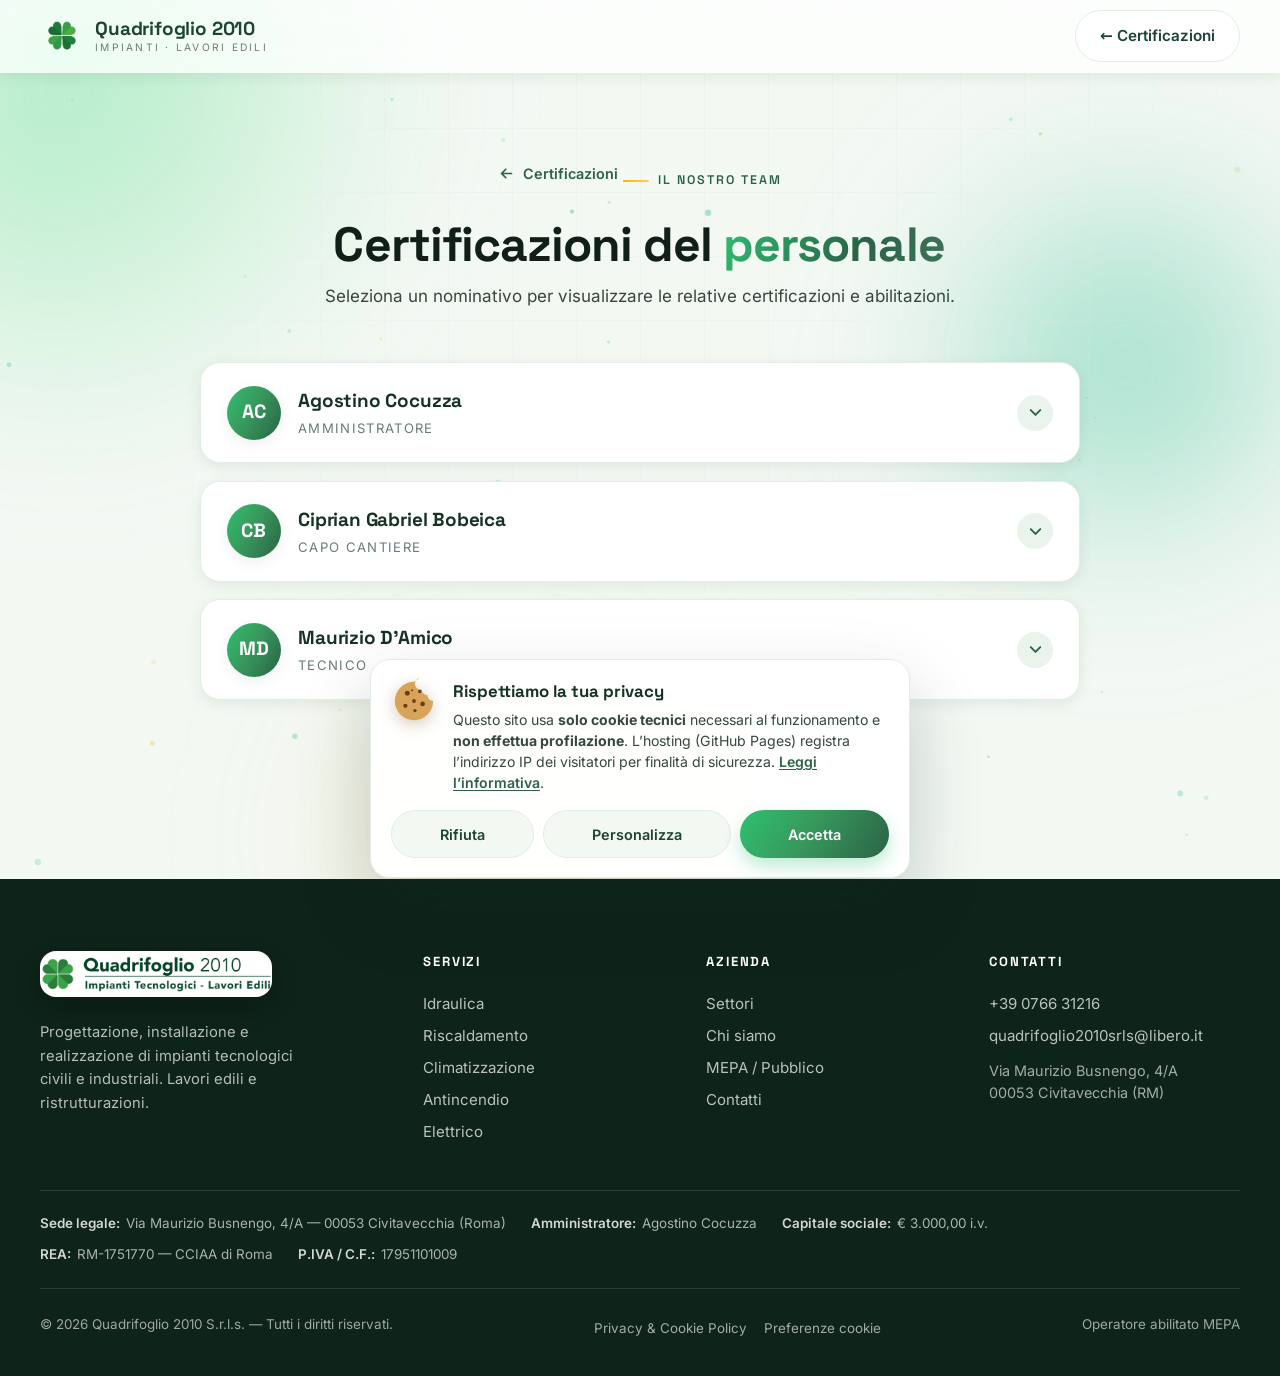
==== commit 2231c090: "Update certificazioni.html" ====
--- a/certificazioni.html
+++ b/certificazioni.html
@@ -3,28 +3,28 @@
 <head>
 <meta charset="UTF-8">
 <meta name="viewport" content="width=device-width, initial-scale=1.0">
-<meta name="description" content="Scopri le certificazioni di Quadrifoglio 2010: qualità certificata ISO 9001:2015 per impianti tecnologici e lavori edili a Civitavecchia.">
-<title>Certificazioni ISO 9001:2015 e Qualità | Quadrifoglio 2010</title>
+<meta name="description" content="Scopri certificazioni e abilitazioni del team Quadrifoglio 2010: F-GAS, antincendio, energia alternativa e altre qualifiche tecniche.">
+<title>Certificazioni e Abilitazioni del Personale | Quadrifoglio 2010</title>
 
 <!-- ============ SEO ============ -->
 <meta name="robots" content="index, follow, max-image-preview:large">
 <meta name="author" content="Quadrifoglio 2010 S.r.l.s.">
-<link rel="canonical" href="https://quadrifoglio2010srls.com/certificazioni.html">
+<link rel="canonical" href="https://quadrifoglio2010srls.com/personale.html">
 <meta name="theme-color" content="#2fbf71">
 
 <!-- Open Graph -->
 <meta property="og:type" content="website">
 <meta property="og:site_name" content="Quadrifoglio 2010 S.r.l.s.">
 <meta property="og:locale" content="it_IT">
-<meta property="og:title" content="Certificazioni ISO 9001:2015 e Qualità | Quadrifoglio 2010">
-<meta property="og:description" content="Scopri le certificazioni di Quadrifoglio 2010: qualità certificata ISO 9001:2015 per impianti tecnologici e lavori edili a Civitavecchia.">
-<meta property="og:url" content="https://quadrifoglio2010srls.com/certificazioni.html">
+<meta property="og:title" content="Certificazioni e Abilitazioni del Personale | Quadrifoglio 2010">
+<meta property="og:description" content="Scopri certificazioni e abilitazioni del team Quadrifoglio 2010: F-GAS, antincendio, energia alternativa e altre qualifiche tecniche.">
+<meta property="og:url" content="https://quadrifoglio2010srls.com/personale.html">
 <meta property="og:image" content="https://quadrifoglio2010srls.com/assets/logo-full.png">
 
 <!-- Twitter -->
 <meta name="twitter:card" content="summary_large_image">
-<meta name="twitter:title" content="Certificazioni ISO 9001:2015 e Qualità | Quadrifoglio 2010">
-<meta name="twitter:description" content="Scopri le certificazioni di Quadrifoglio 2010: qualità certificata ISO 9001:2015 per impianti tecnologici e lavori edili a Civitavecchia.">
+<meta name="twitter:title" content="Certificazioni e Abilitazioni del Personale | Quadrifoglio 2010">
+<meta name="twitter:description" content="Scopri certificazioni e abilitazioni del team Quadrifoglio 2010: F-GAS, antincendio, energia alternativa e altre qualifiche tecniche.">
 <meta name="twitter:image" content="https://quadrifoglio2010srls.com/assets/logo-full.png">
 
 <link rel="manifest" href="site.webmanifest">
@@ -52,7 +52,8 @@
   "@type": "BreadcrumbList",
   "itemListElement": [
     { "@type": "ListItem", "position": 1, "name": "Home", "item": "https://quadrifoglio2010srls.com/" },
-    { "@type": "ListItem", "position": 2, "name": "Certificazioni", "item": "https://quadrifoglio2010srls.com/certificazioni.html" }
+    { "@type": "ListItem", "position": 2, "name": "Certificazioni", "item": "https://quadrifoglio2010srls.com/certificazioni.html" },
+    { "@type": "ListItem", "position": 3, "name": "Certificazioni del personale", "item": "https://quadrifoglio2010srls.com/personale.html" }
   ]
 }
 </script>
@@ -80,7 +81,7 @@
     </a>
 
     <div class="nav-cta">
-      <a class="btn btn-ghost" href="index.html" title="← Torna al sito">← Torna al sito</a>
+      <a class="btn btn-ghost" href="certificazioni.html" title="← Certificazioni">← Certificazioni</a>
     </div>
   </div>
 </header>
@@ -91,45 +92,133 @@
 <section class="section subpage-hero">
   <div class="wrap">
     <div class="section-head">
-      <a class="back-link" href="index.html" title="Home">
+      <a class="back-link" href="certificazioni.html" title="Certificazioni">
         <svg viewBox="0 0 24 24" fill="none" stroke="currentColor" stroke-width="2.4" stroke-linecap="round" stroke-linejoin="round"><path d="M19 12H5M11 6l-6 6 6 6"/></svg>
-        Home
+        Certificazioni
       </a>
-      <span class="eyebrow" style="justify-content:center">Qualità &amp; conformità</span>
-      <h2>Le nostre <span class="text-grad">certificazioni</span></h2>
-      <p>Operiamo secondo standard certificati di qualità, sicurezza e conformità per ogni impianto e cantiere.</p>
+      <span class="eyebrow" style="justify-content:center">Il nostro team</span>
+      <h2>Certificazioni del <span class="text-grad">personale</span></h2>
+      <p>Seleziona un nominativo per visualizzare le relative certificazioni e abilitazioni.</p>
     </div>
   </div>
 </section>
 
-<!-- ============ CERTIFICATIONS ============ -->
+<!-- ============ PEOPLE ACCORDION ============ -->
 <section class="section" style="padding-top:0">
   <div class="wrap subpage-wrap">
-
-    <!-- ISO 9001 — la certificazione già presente -->
-    <div class="cert-card reveal in">
-      <div class="cert-ic">
-        <svg viewBox="0 0 24 24" fill="none" stroke="currentColor" stroke-width="1.8" stroke-linecap="round" stroke-linejoin="round"><circle cx="12" cy="9" r="6"/><path d="M9 14.5 7.5 22l4.5-2.5L16.5 22 15 14.5"/><path d="m9.5 9 1.8 1.8L15 7"/></svg>
-      </div>
-      <div class="cert-body">
-        <strong>Certificazione ISO 9001:2015</strong>
-        <span>Sistema di Gestione della Qualità — Certificato n. QUAD4787Q2501 (EuCI), valido fino al 07/06/2029. Manutenzione di edifici civili, installazione e manutenzione di impianti termo-fluidi (idraulici, riscaldamento, condizionamento e antincendio).</span>
-      </div>
-      <a class="btn btn-primary cert-btn" href="https://drive.google.com/file/d/1SbGLcYLTrpvEILOt3RIGqUomWUOdhS-y/view?usp=sharing" target="_blank" rel="noopener" title="Vedi il certificato">
-        <span>Vedi il certificato</span>
-        <svg viewBox="0 0 24 24" fill="none" stroke="currentColor" stroke-width="2.2" stroke-linecap="round" stroke-linejoin="round"><path d="M15 3h6v6M10 14 21 3M18 13v6a2 2 0 0 1-2 2H5a2 2 0 0 1-2-2V8a2 2 0 0 1 2-2h6"/></svg>
-      </a>
-    </div>
-
-    <!-- Bottone colorato e animato -> certificazioni del personale -->
-    <div class="cert-cta center reveal">
-      <a class="btn-pulse" href="personale.html" aria-label="Vai alle certificazioni del personale" title="Vai alle certificazioni del personale">
-        <svg class="bp-ic" viewBox="0 0 24 24" fill="none" stroke="currentColor" stroke-width="2" stroke-linecap="round" stroke-linejoin="round"><path d="M16 21v-2a4 4 0 0 0-4-4H6a4 4 0 0 0-4 4v2M9 11a4 4 0 1 0 0-8 4 4 0 0 0 0 8zM22 21v-2a4 4 0 0 0-3-3.87M16 3.13A4 4 0 0 1 16 11"/></svg>
-        <span>Certificazioni del personale</span>
-        <svg class="bp-arrow" viewBox="0 0 24 24" fill="none" stroke="currentColor" stroke-width="2.4" stroke-linecap="round" stroke-linejoin="round"><path d="M5 12h14M13 6l6 6-6 6"/></svg>
-      </a>
-    </div>
-
+    <div class="people">
+
+      <!-- Persona 1 -->
+      <article class="person reveal">
+        <button class="person-head" type="button" aria-expanded="false">
+          <span class="person-avatar">AC</span>
+          <span class="person-info">
+            <span class="person-name">Agostino Cocuzza</span>
+            <span class="person-role">Amministratore</span>
+          </span>
+          <span class="person-chevron" aria-hidden="true">
+            <svg viewBox="0 0 24 24" fill="none" stroke="currentColor" stroke-width="2.4" stroke-linecap="round" stroke-linejoin="round"><path d="m6 9 6 6 6-6"/></svg>
+          </span>
+        </button>
+        <div class="person-panel">
+          <div class="person-panel-inner">
+            <ul class="cert-list">
+              <li><a class="cl-link" href="https://drive.google.com/file/d/1rB9oB_MtZAS2RM3feksGX9kkw4-HG_5g/view?usp=sharing" target="_blank" rel="noopener" title="Certificato Antincendio">
+                <span class="cl-ic"><svg viewBox="0 0 24 24" fill="none" stroke="currentColor" stroke-width="2.4" stroke-linecap="round" stroke-linejoin="round"><path d="M20 6 9 17l-5-5"/></svg></span>
+                <span class="cl-txt"><b>Certificato Antincendio</b></span>
+                <svg class="cl-ext" viewBox="0 0 24 24" fill="none" stroke="currentColor" stroke-width="2.2" stroke-linecap="round" stroke-linejoin="round"><path d="M15 3h6v6M10 14 21 3M18 13v6a2 2 0 0 1-2 2H5a2 2 0 0 1-2-2V8a2 2 0 0 1 2-2h6"/></svg>
+              </a></li>
+              <li><a class="cl-link" href="https://drive.google.com/file/d/1o7cXRNFgbW6hvF20faGQ4Fve1K4SyhZB/view?usp=sharing" target="_blank" rel="noopener" title="Certificato F-GAS">
+                <span class="cl-ic"><svg viewBox="0 0 24 24" fill="none" stroke="currentColor" stroke-width="2.4" stroke-linecap="round" stroke-linejoin="round"><path d="M20 6 9 17l-5-5"/></svg></span>
+                <span class="cl-txt"><b>Certificato F-GAS</b></span>
+                <svg class="cl-ext" viewBox="0 0 24 24" fill="none" stroke="currentColor" stroke-width="2.2" stroke-linecap="round" stroke-linejoin="round"><path d="M15 3h6v6M10 14 21 3M18 13v6a2 2 0 0 1-2 2H5a2 2 0 0 1-2-2V8a2 2 0 0 1 2-2h6"/></svg>
+              </a></li>
+              <li><a class="cl-link" href="https://drive.google.com/file/d/1eQUx1IhzKGXpM1Y4t58cuWhLEZHnEUBv/view?usp=sharing" target="_blank" rel="noopener" title="Certificati Energia Alternativa (FER)">
+                <span class="cl-ic"><svg viewBox="0 0 24 24" fill="none" stroke="currentColor" stroke-width="2.4" stroke-linecap="round" stroke-linejoin="round"><path d="M20 6 9 17l-5-5"/></svg></span>
+                <span class="cl-txt"><b>Certificati Energia Alternativa (FER)</b></span>
+                <svg class="cl-ext" viewBox="0 0 24 24" fill="none" stroke="currentColor" stroke-width="2.2" stroke-linecap="round" stroke-linejoin="round"><path d="M15 3h6v6M10 14 21 3M18 13v6a2 2 0 0 1-2 2H5a2 2 0 0 1-2-2V8a2 2 0 0 1 2-2h6"/></svg>
+              </a></li>
+              <li><a class="cl-link" href="https://drive.google.com/file/d/1jqY2nJv-0Yawebu0v5EBeZCWJ0gc_FJN/view?usp=sharing" target="_blank" rel="noopener" title="Patentino di abilitazione di 2° grado per centrali termiche">
+                <span class="cl-ic"><svg viewBox="0 0 24 24" fill="none" stroke="currentColor" stroke-width="2.4" stroke-linecap="round" stroke-linejoin="round"><path d="M20 6 9 17l-5-5"/></svg></span>
+                <span class="cl-txt"><b>Patentino di abilitazione di 2° grado per centrali termiche</b></span>
+                <svg class="cl-ext" viewBox="0 0 24 24" fill="none" stroke="currentColor" stroke-width="2.2" stroke-linecap="round" stroke-linejoin="round"><path d="M15 3h6v6M10 14 21 3M18 13v6a2 2 0 0 1-2 2H5a2 2 0 0 1-2-2V8a2 2 0 0 1 2-2h6"/></svg>
+              </a></li>
+            </ul>
+          </div>
+        </div>
+      </article>
+
+      <!-- Persona 2 -->
+      <article class="person reveal">
+        <button class="person-head" type="button" aria-expanded="false">
+          <span class="person-avatar">CB</span>
+          <span class="person-info">
+            <span class="person-name">Ciprian Gabriel Bobeica</span>
+            <span class="person-role">Capo cantiere</span>
+          </span>
+          <span class="person-chevron" aria-hidden="true">
+            <svg viewBox="0 0 24 24" fill="none" stroke="currentColor" stroke-width="2.4" stroke-linecap="round" stroke-linejoin="round"><path d="m6 9 6 6 6-6"/></svg>
+          </span>
+        </button>
+        <div class="person-panel">
+          <div class="person-panel-inner">
+            <ul class="cert-list">
+              <li><a class="cl-link" href="https://drive.google.com/file/d/1R8-XbIFtNWX-VBNOl4ySjwOKKEynovKZ/view?usp=sharing" target="_blank" rel="noopener" title="Attestato lavori in quota">
+                <span class="cl-ic"><svg viewBox="0 0 24 24" fill="none" stroke="currentColor" stroke-width="2.4" stroke-linecap="round" stroke-linejoin="round"><path d="M20 6 9 17l-5-5"/></svg></span>
+                <span class="cl-txt"><b>Attestato lavori in quota</b></span>
+                <svg class="cl-ext" viewBox="0 0 24 24" fill="none" stroke="currentColor" stroke-width="2.2" stroke-linecap="round" stroke-linejoin="round"><path d="M15 3h6v6M10 14 21 3M18 13v6a2 2 0 0 1-2 2H5a2 2 0 0 1-2-2V8a2 2 0 0 1 2-2h6"/></svg>
+              </a></li>
+              <li><a class="cl-link" href="https://drive.google.com/file/d/193Iiw3jEuoymGmlRFOriUKX2P28viv2u/view?usp=sharing" target="_blank" rel="noopener" title="Addetto antincendio">
+                <span class="cl-ic"><svg viewBox="0 0 24 24" fill="none" stroke="currentColor" stroke-width="2.4" stroke-linecap="round" stroke-linejoin="round"><path d="M20 6 9 17l-5-5"/></svg></span>
+                <span class="cl-txt"><b>Addetto antincendio</b></span>
+                <svg class="cl-ext" viewBox="0 0 24 24" fill="none" stroke="currentColor" stroke-width="2.2" stroke-linecap="round" stroke-linejoin="round"><path d="M15 3h6v6M10 14 21 3M18 13v6a2 2 0 0 1-2 2H5a2 2 0 0 1-2-2V8a2 2 0 0 1 2-2h6"/></svg>
+              </a></li>
+              <li><a class="cl-link" href="https://drive.google.com/file/d/1jFt2AZyeobq4q8dhoc46eYuKLB8pI9_N/view?usp=sharing" target="_blank" rel="noopener" title="Attestato di abilitazione alla conduzione di gru su autocarro">
+                <span class="cl-ic"><svg viewBox="0 0 24 24" fill="none" stroke="currentColor" stroke-width="2.4" stroke-linecap="round" stroke-linejoin="round"><path d="M20 6 9 17l-5-5"/></svg></span>
+                <span class="cl-txt"><b>Attestato di abilitazione alla conduzione di gru su autocarro</b></span>
+                <svg class="cl-ext" viewBox="0 0 24 24" fill="none" stroke="currentColor" stroke-width="2.2" stroke-linecap="round" stroke-linejoin="round"><path d="M15 3h6v6M10 14 21 3M18 13v6a2 2 0 0 1-2 2H5a2 2 0 0 1-2-2V8a2 2 0 0 1 2-2h6"/></svg>
+              </a></li>
+              <li><a class="cl-link" href="https://drive.google.com/file/d/1p0b4eRhxDItY6iXjwa4u_fDXLYyV7bvX/view?usp=sharing" target="_blank" rel="noopener" title="Attestato e patente per la conduzione di escavatori">
+                <span class="cl-ic"><svg viewBox="0 0 24 24" fill="none" stroke="currentColor" stroke-width="2.4" stroke-linecap="round" stroke-linejoin="round"><path d="M20 6 9 17l-5-5"/></svg></span>
+                <span class="cl-txt"><b>Attestato e patente per la conduzione di escavatori</b></span>
+                <svg class="cl-ext" viewBox="0 0 24 24" fill="none" stroke="currentColor" stroke-width="2.2" stroke-linecap="round" stroke-linejoin="round"><path d="M15 3h6v6M10 14 21 3M18 13v6a2 2 0 0 1-2 2H5a2 2 0 0 1-2-2V8a2 2 0 0 1 2-2h6"/></svg>
+              </a></li>
+            </ul>
+          </div>
+        </div>
+      </article>
+
+      <!-- Persona 3 -->
+      <article class="person reveal">
+        <button class="person-head" type="button" aria-expanded="false">
+          <span class="person-avatar">MD</span>
+          <span class="person-info">
+            <span class="person-name">Maurizio D'Amico</span>
+            <span class="person-role">Tecnico</span>
+          </span>
+          <span class="person-chevron" aria-hidden="true">
+            <svg viewBox="0 0 24 24" fill="none" stroke="currentColor" stroke-width="2.4" stroke-linecap="round" stroke-linejoin="round"><path d="m6 9 6 6 6-6"/></svg>
+          </span>
+        </button>
+        <div class="person-panel">
+          <div class="person-panel-inner">
+            <ul class="cert-list">
+              <li><a class="cl-link" href="https://drive.google.com/file/d/1m8t_shTlRrW0EiJ_Lf_ojxrFxSC_ooyI/view?usp=sharing" target="_blank" rel="noopener" title="Certificato F-GAS">
+                <span class="cl-ic"><svg viewBox="0 0 24 24" fill="none" stroke="currentColor" stroke-width="2.4" stroke-linecap="round" stroke-linejoin="round"><path d="M20 6 9 17l-5-5"/></svg></span>
+                <span class="cl-txt"><b>Certificato F-GAS</b></span>
+                <svg class="cl-ext" viewBox="0 0 24 24" fill="none" stroke="currentColor" stroke-width="2.2" stroke-linecap="round" stroke-linejoin="round"><path d="M15 3h6v6M10 14 21 3M18 13v6a2 2 0 0 1-2 2H5a2 2 0 0 1-2-2V8a2 2 0 0 1 2-2h6"/></svg>
+              </a></li>
+              <li><a class="cl-link" href="https://drive.google.com/file/d/1WjX_qEsFN-wrNCSD5OTKO_d_lvNeQug-/view?usp=sharing" target="_blank" rel="noopener" title="Addetto antincendio">
+                <span class="cl-ic"><svg viewBox="0 0 24 24" fill="none" stroke="currentColor" stroke-width="2.4" stroke-linecap="round" stroke-linejoin="round"><path d="M20 6 9 17l-5-5"/></svg></span>
+                <span class="cl-txt"><b>Addetto antincendio</b></span>
+                <svg class="cl-ext" viewBox="0 0 24 24" fill="none" stroke="currentColor" stroke-width="2.2" stroke-linecap="round" stroke-linejoin="round"><path d="M15 3h6v6M10 14 21 3M18 13v6a2 2 0 0 1-2 2H5a2 2 0 0 1-2-2V8a2 2 0 0 1 2-2h6"/></svg>
+              </a></li>
+            </ul>
+          </div>
+        </div>
+      </article>
+
+    </div>
   </div>
 </section>
 
@@ -204,6 +293,26 @@
     }, { threshold: 0, rootMargin: "200px 0px 700px 0px" });
     reveals.forEach(el => io.observe(el));
   }
+
+  /* ---- People accordion (single-open). Height is animated purely in CSS
+     via grid-template-rows (0fr -> 1fr), so we never read scrollHeight after
+     a DOM/style change — no forced reflow, and no resize recalculation. ---- */
+  const people = Array.from(document.querySelectorAll(".person"));
+  people.forEach(person => {
+    const head = person.querySelector(".person-head");
+    head.addEventListener("click", () => {
+      const willOpen = !person.classList.contains("open");
+      /* close the others for a clean single-open accordion */
+      people.forEach(p => {
+        if (p !== person) {
+          p.classList.remove("open");
+          p.querySelector(".person-head").setAttribute("aria-expanded", "false");
+        }
+      });
+      person.classList.toggle("open", willOpen);
+      head.setAttribute("aria-expanded", String(willOpen));
+    });
+  });
 
   /* ---- Particle background ---- */
   const canvas = document.getElementById("particles");
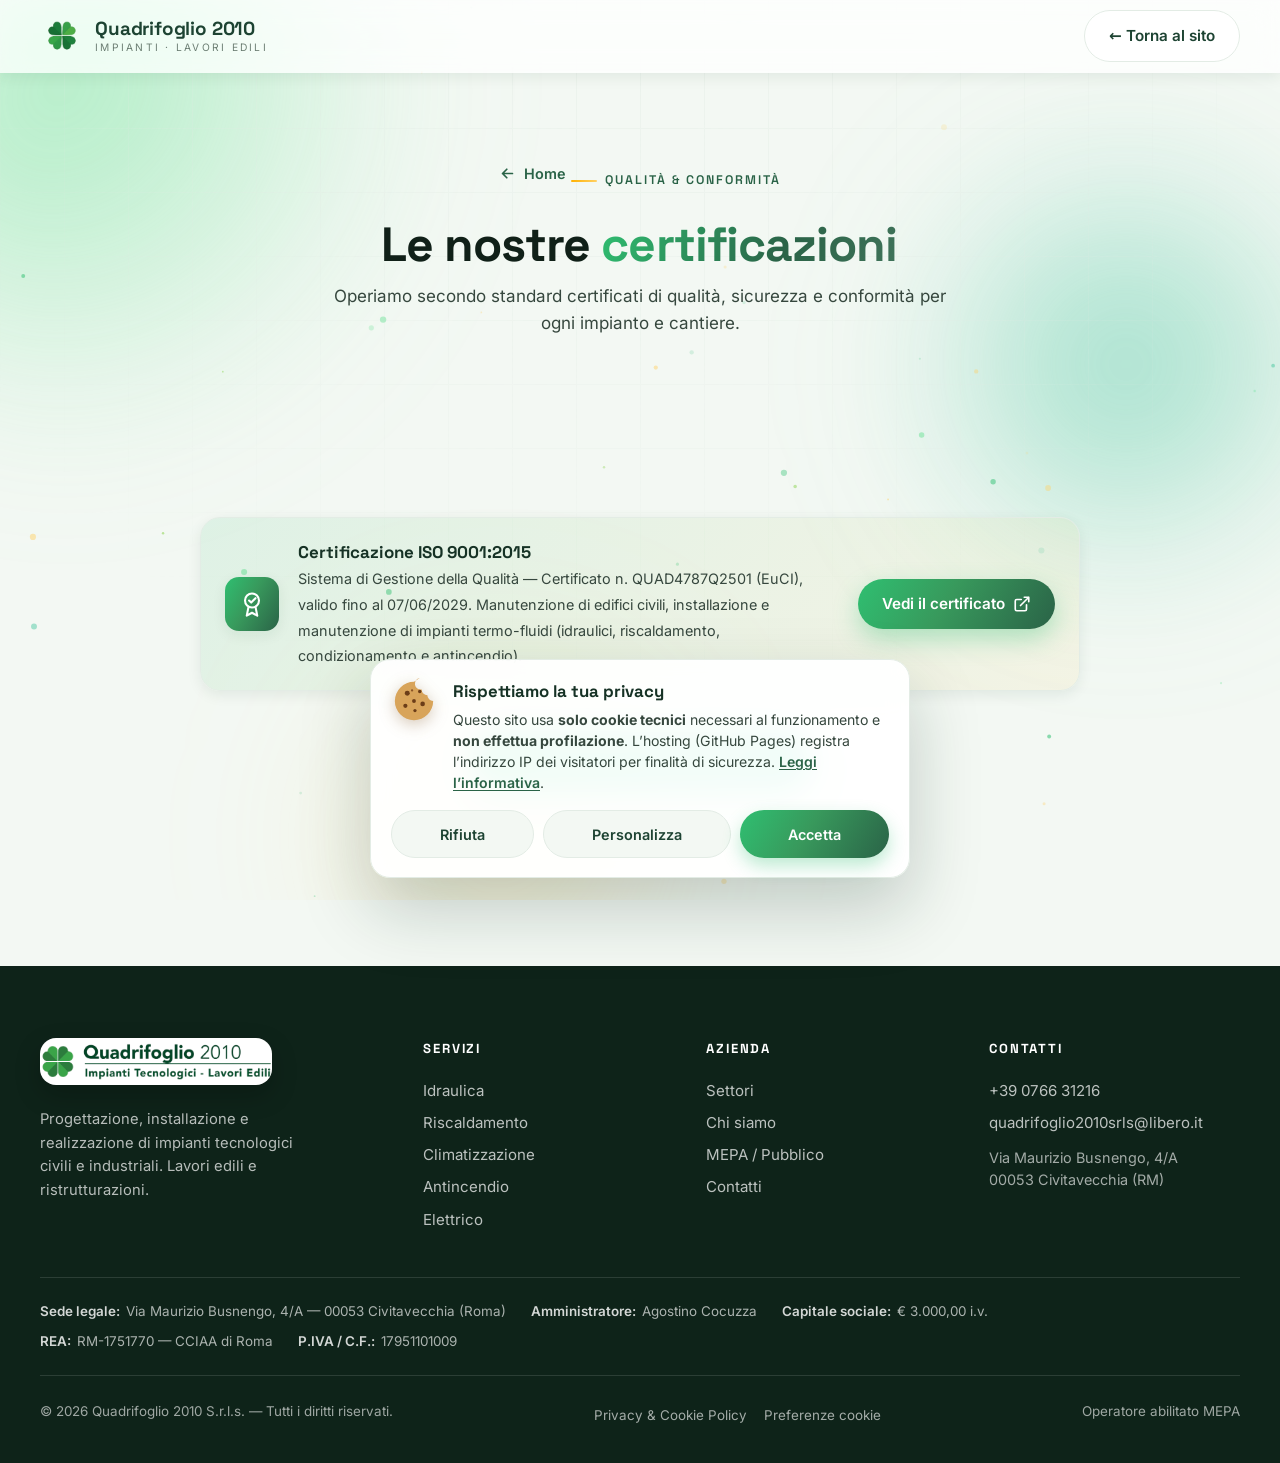
==== commit f2e1b476: "Update certificazioni.html" ====
--- a/certificazioni.html
+++ b/certificazioni.html
@@ -3,28 +3,28 @@
 <head>
 <meta charset="UTF-8">
 <meta name="viewport" content="width=device-width, initial-scale=1.0">
-<meta name="description" content="Scopri certificazioni e abilitazioni del team Quadrifoglio 2010: F-GAS, antincendio, energia alternativa e altre qualifiche tecniche.">
-<title>Certificazioni e Abilitazioni del Personale | Quadrifoglio 2010</title>
+<meta name="description" content="Scopri le certificazioni di Quadrifoglio 2010: qualità certificata ISO 9001:2015 per impianti tecnologici e lavori edili a Civitavecchia.">
+<title>Certificazioni ISO 9001:2015 e Qualità | Quadrifoglio 2010</title>
 
 <!-- ============ SEO ============ -->
 <meta name="robots" content="index, follow, max-image-preview:large">
 <meta name="author" content="Quadrifoglio 2010 S.r.l.s.">
-<link rel="canonical" href="https://quadrifoglio2010srls.com/personale.html">
+<link rel="canonical" href="https://quadrifoglio2010srls.com/certificazioni.html">
 <meta name="theme-color" content="#2fbf71">
 
 <!-- Open Graph -->
 <meta property="og:type" content="website">
 <meta property="og:site_name" content="Quadrifoglio 2010 S.r.l.s.">
 <meta property="og:locale" content="it_IT">
-<meta property="og:title" content="Certificazioni e Abilitazioni del Personale | Quadrifoglio 2010">
-<meta property="og:description" content="Scopri certificazioni e abilitazioni del team Quadrifoglio 2010: F-GAS, antincendio, energia alternativa e altre qualifiche tecniche.">
-<meta property="og:url" content="https://quadrifoglio2010srls.com/personale.html">
+<meta property="og:title" content="Certificazioni ISO 9001:2015 e Qualità | Quadrifoglio 2010">
+<meta property="og:description" content="Scopri le certificazioni di Quadrifoglio 2010: qualità certificata ISO 9001:2015 per impianti tecnologici e lavori edili a Civitavecchia.">
+<meta property="og:url" content="https://quadrifoglio2010srls.com/certificazioni.html">
 <meta property="og:image" content="https://quadrifoglio2010srls.com/assets/logo-full.png">
 
 <!-- Twitter -->
 <meta name="twitter:card" content="summary_large_image">
-<meta name="twitter:title" content="Certificazioni e Abilitazioni del Personale | Quadrifoglio 2010">
-<meta name="twitter:description" content="Scopri certificazioni e abilitazioni del team Quadrifoglio 2010: F-GAS, antincendio, energia alternativa e altre qualifiche tecniche.">
+<meta name="twitter:title" content="Certificazioni ISO 9001:2015 e Qualità | Quadrifoglio 2010">
+<meta name="twitter:description" content="Scopri le certificazioni di Quadrifoglio 2010: qualità certificata ISO 9001:2015 per impianti tecnologici e lavori edili a Civitavecchia.">
 <meta name="twitter:image" content="https://quadrifoglio2010srls.com/assets/logo-full.png">
 
 <link rel="manifest" href="site.webmanifest">
@@ -52,8 +52,7 @@
   "@type": "BreadcrumbList",
   "itemListElement": [
     { "@type": "ListItem", "position": 1, "name": "Home", "item": "https://quadrifoglio2010srls.com/" },
-    { "@type": "ListItem", "position": 2, "name": "Certificazioni", "item": "https://quadrifoglio2010srls.com/certificazioni.html" },
-    { "@type": "ListItem", "position": 3, "name": "Certificazioni del personale", "item": "https://quadrifoglio2010srls.com/personale.html" }
+    { "@type": "ListItem", "position": 2, "name": "Certificazioni", "item": "https://quadrifoglio2010srls.com/certificazioni.html" }
   ]
 }
 </script>
@@ -73,7 +72,7 @@
 <header class="site-header scrolled" id="header">
   <div class="wrap nav">
     <a class="brand" href="index.html" aria-label="Quadrifoglio 2010 — home" title="Quadrifoglio 2010 — home">
-      <img class="logo-svg" src="assets/logo-clover.png" alt="" width="44" height="44">
+      <img class="logo-svg" src="assets/logo-clover.png" alt="Logo Quadrifoglio 2010 S.r.l.s. — quadrifoglio a quattro foglie verde" width="44" height="44">
       <span class="brand-text">
         <strong>Quadrifoglio 2010</strong>
         <span>Impianti · Lavori Edili</span>
@@ -81,7 +80,7 @@
     </a>
 
     <div class="nav-cta">
-      <a class="btn btn-ghost" href="certificazioni.html" title="← Certificazioni">← Certificazioni</a>
+      <a class="btn btn-ghost" href="index.html" title="← Torna al sito">← Torna al sito</a>
     </div>
   </div>
 </header>
@@ -92,133 +91,45 @@
 <section class="section subpage-hero">
   <div class="wrap">
     <div class="section-head">
-      <a class="back-link" href="certificazioni.html" title="Certificazioni">
+      <a class="back-link" href="index.html" title="Home">
         <svg viewBox="0 0 24 24" fill="none" stroke="currentColor" stroke-width="2.4" stroke-linecap="round" stroke-linejoin="round"><path d="M19 12H5M11 6l-6 6 6 6"/></svg>
-        Certificazioni
+        Home
       </a>
-      <span class="eyebrow" style="justify-content:center">Il nostro team</span>
-      <h2>Certificazioni del <span class="text-grad">personale</span></h2>
-      <p>Seleziona un nominativo per visualizzare le relative certificazioni e abilitazioni.</p>
+      <span class="eyebrow eyebrow--center">Qualità &amp; conformità</span>
+      <h2>Le nostre <span class="text-grad">certificazioni</span></h2>
+      <p>Operiamo secondo standard certificati di qualità, sicurezza e conformità per ogni impianto e cantiere.</p>
     </div>
   </div>
 </section>
 
-<!-- ============ PEOPLE ACCORDION ============ -->
-<section class="section" style="padding-top:0">
+<!-- ============ CERTIFICATIONS ============ -->
+<section class="section section--flush-top">
   <div class="wrap subpage-wrap">
-    <div class="people">
-
-      <!-- Persona 1 -->
-      <article class="person reveal">
-        <button class="person-head" type="button" aria-expanded="false">
-          <span class="person-avatar">AC</span>
-          <span class="person-info">
-            <span class="person-name">Agostino Cocuzza</span>
-            <span class="person-role">Amministratore</span>
-          </span>
-          <span class="person-chevron" aria-hidden="true">
-            <svg viewBox="0 0 24 24" fill="none" stroke="currentColor" stroke-width="2.4" stroke-linecap="round" stroke-linejoin="round"><path d="m6 9 6 6 6-6"/></svg>
-          </span>
-        </button>
-        <div class="person-panel">
-          <div class="person-panel-inner">
-            <ul class="cert-list">
-              <li><a class="cl-link" href="https://drive.google.com/file/d/1rB9oB_MtZAS2RM3feksGX9kkw4-HG_5g/view?usp=sharing" target="_blank" rel="noopener" title="Certificato Antincendio">
-                <span class="cl-ic"><svg viewBox="0 0 24 24" fill="none" stroke="currentColor" stroke-width="2.4" stroke-linecap="round" stroke-linejoin="round"><path d="M20 6 9 17l-5-5"/></svg></span>
-                <span class="cl-txt"><b>Certificato Antincendio</b></span>
-                <svg class="cl-ext" viewBox="0 0 24 24" fill="none" stroke="currentColor" stroke-width="2.2" stroke-linecap="round" stroke-linejoin="round"><path d="M15 3h6v6M10 14 21 3M18 13v6a2 2 0 0 1-2 2H5a2 2 0 0 1-2-2V8a2 2 0 0 1 2-2h6"/></svg>
-              </a></li>
-              <li><a class="cl-link" href="https://drive.google.com/file/d/1o7cXRNFgbW6hvF20faGQ4Fve1K4SyhZB/view?usp=sharing" target="_blank" rel="noopener" title="Certificato F-GAS">
-                <span class="cl-ic"><svg viewBox="0 0 24 24" fill="none" stroke="currentColor" stroke-width="2.4" stroke-linecap="round" stroke-linejoin="round"><path d="M20 6 9 17l-5-5"/></svg></span>
-                <span class="cl-txt"><b>Certificato F-GAS</b></span>
-                <svg class="cl-ext" viewBox="0 0 24 24" fill="none" stroke="currentColor" stroke-width="2.2" stroke-linecap="round" stroke-linejoin="round"><path d="M15 3h6v6M10 14 21 3M18 13v6a2 2 0 0 1-2 2H5a2 2 0 0 1-2-2V8a2 2 0 0 1 2-2h6"/></svg>
-              </a></li>
-              <li><a class="cl-link" href="https://drive.google.com/file/d/1eQUx1IhzKGXpM1Y4t58cuWhLEZHnEUBv/view?usp=sharing" target="_blank" rel="noopener" title="Certificati Energia Alternativa (FER)">
-                <span class="cl-ic"><svg viewBox="0 0 24 24" fill="none" stroke="currentColor" stroke-width="2.4" stroke-linecap="round" stroke-linejoin="round"><path d="M20 6 9 17l-5-5"/></svg></span>
-                <span class="cl-txt"><b>Certificati Energia Alternativa (FER)</b></span>
-                <svg class="cl-ext" viewBox="0 0 24 24" fill="none" stroke="currentColor" stroke-width="2.2" stroke-linecap="round" stroke-linejoin="round"><path d="M15 3h6v6M10 14 21 3M18 13v6a2 2 0 0 1-2 2H5a2 2 0 0 1-2-2V8a2 2 0 0 1 2-2h6"/></svg>
-              </a></li>
-              <li><a class="cl-link" href="https://drive.google.com/file/d/1jqY2nJv-0Yawebu0v5EBeZCWJ0gc_FJN/view?usp=sharing" target="_blank" rel="noopener" title="Patentino di abilitazione di 2° grado per centrali termiche">
-                <span class="cl-ic"><svg viewBox="0 0 24 24" fill="none" stroke="currentColor" stroke-width="2.4" stroke-linecap="round" stroke-linejoin="round"><path d="M20 6 9 17l-5-5"/></svg></span>
-                <span class="cl-txt"><b>Patentino di abilitazione di 2° grado per centrali termiche</b></span>
-                <svg class="cl-ext" viewBox="0 0 24 24" fill="none" stroke="currentColor" stroke-width="2.2" stroke-linecap="round" stroke-linejoin="round"><path d="M15 3h6v6M10 14 21 3M18 13v6a2 2 0 0 1-2 2H5a2 2 0 0 1-2-2V8a2 2 0 0 1 2-2h6"/></svg>
-              </a></li>
-            </ul>
-          </div>
-        </div>
-      </article>
-
-      <!-- Persona 2 -->
-      <article class="person reveal">
-        <button class="person-head" type="button" aria-expanded="false">
-          <span class="person-avatar">CB</span>
-          <span class="person-info">
-            <span class="person-name">Ciprian Gabriel Bobeica</span>
-            <span class="person-role">Capo cantiere</span>
-          </span>
-          <span class="person-chevron" aria-hidden="true">
-            <svg viewBox="0 0 24 24" fill="none" stroke="currentColor" stroke-width="2.4" stroke-linecap="round" stroke-linejoin="round"><path d="m6 9 6 6 6-6"/></svg>
-          </span>
-        </button>
-        <div class="person-panel">
-          <div class="person-panel-inner">
-            <ul class="cert-list">
-              <li><a class="cl-link" href="https://drive.google.com/file/d/1R8-XbIFtNWX-VBNOl4ySjwOKKEynovKZ/view?usp=sharing" target="_blank" rel="noopener" title="Attestato lavori in quota">
-                <span class="cl-ic"><svg viewBox="0 0 24 24" fill="none" stroke="currentColor" stroke-width="2.4" stroke-linecap="round" stroke-linejoin="round"><path d="M20 6 9 17l-5-5"/></svg></span>
-                <span class="cl-txt"><b>Attestato lavori in quota</b></span>
-                <svg class="cl-ext" viewBox="0 0 24 24" fill="none" stroke="currentColor" stroke-width="2.2" stroke-linecap="round" stroke-linejoin="round"><path d="M15 3h6v6M10 14 21 3M18 13v6a2 2 0 0 1-2 2H5a2 2 0 0 1-2-2V8a2 2 0 0 1 2-2h6"/></svg>
-              </a></li>
-              <li><a class="cl-link" href="https://drive.google.com/file/d/193Iiw3jEuoymGmlRFOriUKX2P28viv2u/view?usp=sharing" target="_blank" rel="noopener" title="Addetto antincendio">
-                <span class="cl-ic"><svg viewBox="0 0 24 24" fill="none" stroke="currentColor" stroke-width="2.4" stroke-linecap="round" stroke-linejoin="round"><path d="M20 6 9 17l-5-5"/></svg></span>
-                <span class="cl-txt"><b>Addetto antincendio</b></span>
-                <svg class="cl-ext" viewBox="0 0 24 24" fill="none" stroke="currentColor" stroke-width="2.2" stroke-linecap="round" stroke-linejoin="round"><path d="M15 3h6v6M10 14 21 3M18 13v6a2 2 0 0 1-2 2H5a2 2 0 0 1-2-2V8a2 2 0 0 1 2-2h6"/></svg>
-              </a></li>
-              <li><a class="cl-link" href="https://drive.google.com/file/d/1jFt2AZyeobq4q8dhoc46eYuKLB8pI9_N/view?usp=sharing" target="_blank" rel="noopener" title="Attestato di abilitazione alla conduzione di gru su autocarro">
-                <span class="cl-ic"><svg viewBox="0 0 24 24" fill="none" stroke="currentColor" stroke-width="2.4" stroke-linecap="round" stroke-linejoin="round"><path d="M20 6 9 17l-5-5"/></svg></span>
-                <span class="cl-txt"><b>Attestato di abilitazione alla conduzione di gru su autocarro</b></span>
-                <svg class="cl-ext" viewBox="0 0 24 24" fill="none" stroke="currentColor" stroke-width="2.2" stroke-linecap="round" stroke-linejoin="round"><path d="M15 3h6v6M10 14 21 3M18 13v6a2 2 0 0 1-2 2H5a2 2 0 0 1-2-2V8a2 2 0 0 1 2-2h6"/></svg>
-              </a></li>
-              <li><a class="cl-link" href="https://drive.google.com/file/d/1p0b4eRhxDItY6iXjwa4u_fDXLYyV7bvX/view?usp=sharing" target="_blank" rel="noopener" title="Attestato e patente per la conduzione di escavatori">
-                <span class="cl-ic"><svg viewBox="0 0 24 24" fill="none" stroke="currentColor" stroke-width="2.4" stroke-linecap="round" stroke-linejoin="round"><path d="M20 6 9 17l-5-5"/></svg></span>
-                <span class="cl-txt"><b>Attestato e patente per la conduzione di escavatori</b></span>
-                <svg class="cl-ext" viewBox="0 0 24 24" fill="none" stroke="currentColor" stroke-width="2.2" stroke-linecap="round" stroke-linejoin="round"><path d="M15 3h6v6M10 14 21 3M18 13v6a2 2 0 0 1-2 2H5a2 2 0 0 1-2-2V8a2 2 0 0 1 2-2h6"/></svg>
-              </a></li>
-            </ul>
-          </div>
-        </div>
-      </article>
-
-      <!-- Persona 3 -->
-      <article class="person reveal">
-        <button class="person-head" type="button" aria-expanded="false">
-          <span class="person-avatar">MD</span>
-          <span class="person-info">
-            <span class="person-name">Maurizio D'Amico</span>
-            <span class="person-role">Tecnico</span>
-          </span>
-          <span class="person-chevron" aria-hidden="true">
-            <svg viewBox="0 0 24 24" fill="none" stroke="currentColor" stroke-width="2.4" stroke-linecap="round" stroke-linejoin="round"><path d="m6 9 6 6 6-6"/></svg>
-          </span>
-        </button>
-        <div class="person-panel">
-          <div class="person-panel-inner">
-            <ul class="cert-list">
-              <li><a class="cl-link" href="https://drive.google.com/file/d/1m8t_shTlRrW0EiJ_Lf_ojxrFxSC_ooyI/view?usp=sharing" target="_blank" rel="noopener" title="Certificato F-GAS">
-                <span class="cl-ic"><svg viewBox="0 0 24 24" fill="none" stroke="currentColor" stroke-width="2.4" stroke-linecap="round" stroke-linejoin="round"><path d="M20 6 9 17l-5-5"/></svg></span>
-                <span class="cl-txt"><b>Certificato F-GAS</b></span>
-                <svg class="cl-ext" viewBox="0 0 24 24" fill="none" stroke="currentColor" stroke-width="2.2" stroke-linecap="round" stroke-linejoin="round"><path d="M15 3h6v6M10 14 21 3M18 13v6a2 2 0 0 1-2 2H5a2 2 0 0 1-2-2V8a2 2 0 0 1 2-2h6"/></svg>
-              </a></li>
-              <li><a class="cl-link" href="https://drive.google.com/file/d/1WjX_qEsFN-wrNCSD5OTKO_d_lvNeQug-/view?usp=sharing" target="_blank" rel="noopener" title="Addetto antincendio">
-                <span class="cl-ic"><svg viewBox="0 0 24 24" fill="none" stroke="currentColor" stroke-width="2.4" stroke-linecap="round" stroke-linejoin="round"><path d="M20 6 9 17l-5-5"/></svg></span>
-                <span class="cl-txt"><b>Addetto antincendio</b></span>
-                <svg class="cl-ext" viewBox="0 0 24 24" fill="none" stroke="currentColor" stroke-width="2.2" stroke-linecap="round" stroke-linejoin="round"><path d="M15 3h6v6M10 14 21 3M18 13v6a2 2 0 0 1-2 2H5a2 2 0 0 1-2-2V8a2 2 0 0 1 2-2h6"/></svg>
-              </a></li>
-            </ul>
-          </div>
-        </div>
-      </article>
-
-    </div>
+
+    <!-- ISO 9001 — la certificazione già presente -->
+    <div class="cert-card reveal in">
+      <div class="cert-ic">
+        <svg viewBox="0 0 24 24" fill="none" stroke="currentColor" stroke-width="1.8" stroke-linecap="round" stroke-linejoin="round"><circle cx="12" cy="9" r="6"/><path d="M9 14.5 7.5 22l4.5-2.5L16.5 22 15 14.5"/><path d="m9.5 9 1.8 1.8L15 7"/></svg>
+      </div>
+      <div class="cert-body">
+        <strong>Certificazione ISO 9001:2015</strong>
+        <span>Sistema di Gestione della Qualità — Certificato n. QUAD4787Q2501 (EuCI), valido fino al 07/06/2029. Manutenzione di edifici civili, installazione e manutenzione di impianti termo-fluidi (idraulici, riscaldamento, condizionamento e antincendio).</span>
+      </div>
+      <a class="btn btn-primary cert-btn" href="https://drive.google.com/file/d/1SbGLcYLTrpvEILOt3RIGqUomWUOdhS-y/view?usp=sharing" target="_blank" rel="noopener" title="Vedi il certificato">
+        <span>Vedi il certificato</span>
+        <svg viewBox="0 0 24 24" fill="none" stroke="currentColor" stroke-width="2.2" stroke-linecap="round" stroke-linejoin="round"><path d="M15 3h6v6M10 14 21 3M18 13v6a2 2 0 0 1-2 2H5a2 2 0 0 1-2-2V8a2 2 0 0 1 2-2h6"/></svg>
+      </a>
+    </div>
+
+    <!-- Bottone colorato e animato -> certificazioni del personale -->
+    <div class="cert-cta center reveal">
+      <a class="btn-pulse" href="personale.html" aria-label="Vai alle certificazioni del personale" title="Vai alle certificazioni del personale">
+        <svg class="bp-ic" viewBox="0 0 24 24" fill="none" stroke="currentColor" stroke-width="2" stroke-linecap="round" stroke-linejoin="round"><path d="M16 21v-2a4 4 0 0 0-4-4H6a4 4 0 0 0-4 4v2M9 11a4 4 0 1 0 0-8 4 4 0 0 0 0 8zM22 21v-2a4 4 0 0 0-3-3.87M16 3.13A4 4 0 0 1 16 11"/></svg>
+        <span>Certificazioni del personale</span>
+        <svg class="bp-arrow" viewBox="0 0 24 24" fill="none" stroke="currentColor" stroke-width="2.4" stroke-linecap="round" stroke-linejoin="round"><path d="M5 12h14M13 6l6 6-6 6"/></svg>
+      </a>
+    </div>
+
   </div>
 </section>
 
@@ -293,26 +204,6 @@
     }, { threshold: 0, rootMargin: "200px 0px 700px 0px" });
     reveals.forEach(el => io.observe(el));
   }
-
-  /* ---- People accordion (single-open). Height is animated purely in CSS
-     via grid-template-rows (0fr -> 1fr), so we never read scrollHeight after
-     a DOM/style change — no forced reflow, and no resize recalculation. ---- */
-  const people = Array.from(document.querySelectorAll(".person"));
-  people.forEach(person => {
-    const head = person.querySelector(".person-head");
-    head.addEventListener("click", () => {
-      const willOpen = !person.classList.contains("open");
-      /* close the others for a clean single-open accordion */
-      people.forEach(p => {
-        if (p !== person) {
-          p.classList.remove("open");
-          p.querySelector(".person-head").setAttribute("aria-expanded", "false");
-        }
-      });
-      person.classList.toggle("open", willOpen);
-      head.setAttribute("aria-expanded", String(willOpen));
-    });
-  });
 
   /* ---- Particle background ---- */
   const canvas = document.getElementById("particles");
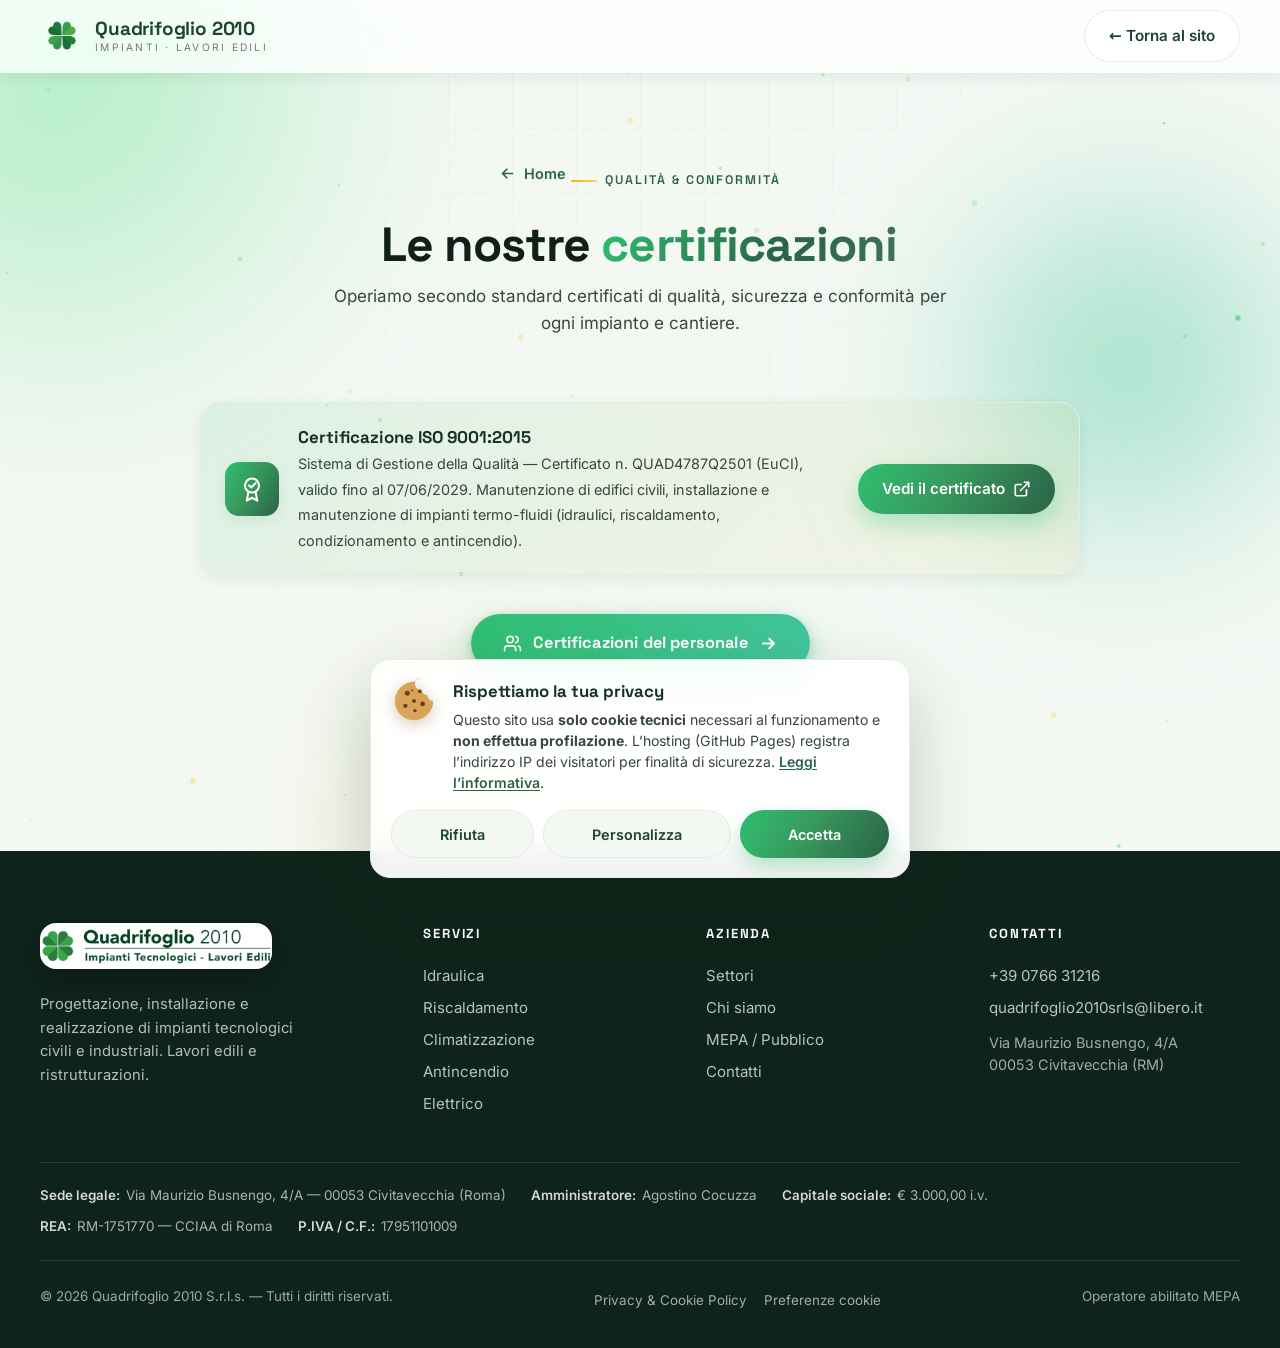
==== commit a9525dc1: "Update certificazioni.html" ====
--- a/certificazioni.html
+++ b/certificazioni.html
@@ -250,6 +250,7 @@
 </script>
 
 <!-- ============ PRIVACY / COOKIE CONSENT (GDPR) ============ -->
+<script src="analytics.js" defer></script>
 <script src="privacy.js" defer></script>
 </body>
 </html>
--- a/styles.css
+++ b/styles.css
@@ -695,3 +695,60 @@
   .qc-modal, .qc-modal-card { transition: none !important; }
   .qc-modal-close:hover { transform: none; }
 }
+
+/* =================================================================
+   19. UTILITIES (replace former inline styles)
+   ================================================================= */
+.svg-defs            { position: absolute; }
+.text-soft           { color: var(--ink-soft); }
+.mb-tight            { margin-bottom: .6rem; }
+.btn-block           { width: 100%; }
+.eyebrow--center     { justify-content: center; }
+.section--flush-top  { padding-top: 0; }
+
+/* =================================================================
+   20. EXTENDED CONTENT — why-us, deep competencies, FAQ (SEO)
+   ================================================================= */
+
+/* ---- deep competencies grid (rich, keyword-led copy) ---- */
+.deep-grid { display: grid; grid-template-columns: repeat(2, 1fr); gap: 1.3rem; margin-top: 1rem; }
+.deep-card {
+  position: relative; background: var(--paper); border: 1px solid var(--line);
+  border-radius: var(--radius); padding: 1.7rem 1.6rem; box-shadow: var(--shadow-sm);
+  transition: transform .35s var(--ease), box-shadow .35s var(--ease), border-color .35s var(--ease);
+}
+.deep-card::before {
+  content: ""; position: absolute; left: 0; top: 1.7rem; bottom: 1.7rem; width: 3px;
+  border-radius: 3px; background: var(--grad-brand); opacity: .85;
+}
+.deep-card:hover { transform: translateY(-5px); box-shadow: var(--shadow-md); border-color: var(--emerald); }
+.deep-card h3 { font-size: 1.18rem; color: var(--green-800); margin-bottom: .5rem; padding-left: .9rem; }
+.deep-card p  { font-size: .96rem; color: var(--ink-soft); padding-left: .9rem; }
+.deep-card p + p { margin-top: .7rem; }
+
+/* ---- FAQ accordion (semantic <details>) ---- */
+.faq-grid { max-width: 860px; margin-inline: auto; display: grid; gap: .85rem; }
+.faq-item {
+  background: var(--paper); border: 1px solid var(--line); border-radius: var(--radius-sm);
+  padding: 0 1.4rem; box-shadow: var(--shadow-sm);
+  transition: border-color .3s var(--ease), box-shadow .3s var(--ease);
+}
+.faq-item[open] { border-color: var(--emerald); box-shadow: var(--shadow-md); }
+.faq-item summary {
+  display: flex; align-items: center; justify-content: space-between; gap: 1rem;
+  list-style: none; cursor: pointer; padding: 1.15rem 0;
+  font-family: 'Space Grotesk', sans-serif; font-weight: 600; font-size: 1.04rem; color: var(--green-800);
+}
+.faq-item summary::-webkit-details-marker { display: none; }
+.faq-item summary::after {
+  content: ""; flex: 0 0 auto; width: 22px; height: 22px; position: relative; transition: transform .3s var(--ease);
+  background:
+    linear-gradient(var(--emerald), var(--emerald)) center/13px 2px no-repeat,
+    linear-gradient(var(--emerald), var(--emerald)) center/2px 13px no-repeat;
+}
+.faq-item[open] summary::after { transform: rotate(135deg); }
+.faq-item > p { margin: 0; padding: 0 0 1.25rem; color: var(--ink-soft); font-size: .98rem; }
+
+@media (max-width: 760px) {
+  .deep-grid { grid-template-columns: 1fr; }
+}
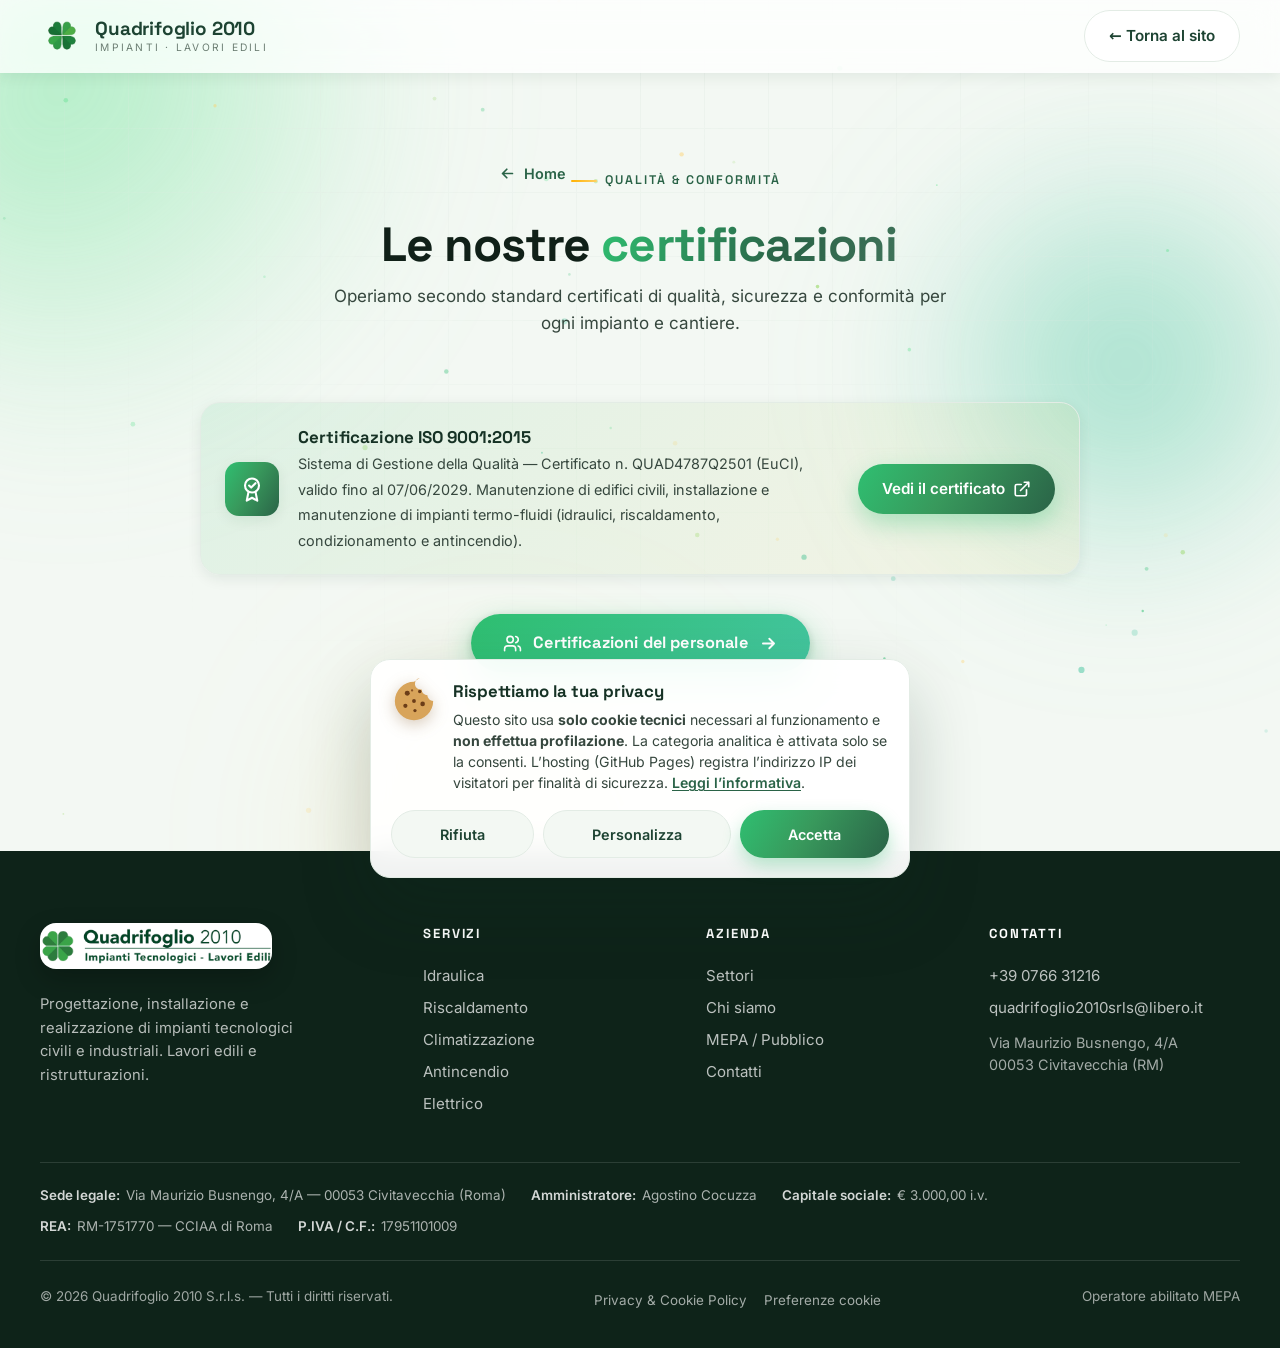
==== commit 2d9af433: "Update certificazioni.html" ====
--- a/certificazioni.html
+++ b/certificazioni.html
@@ -39,11 +39,11 @@
 
 <!-- Vivid four-leaf clover favicon -->
 <link rel="icon" href="data:image/svg+xml,%3Csvg xmlns='http://www.w3.org/2000/svg' viewBox='0 0 100 100'%3E%3Cg transform='translate(50 52)'%3E%3Cpath d='M0 0C-7-12-26-12-26-26-26-38-13-41 0-31 13-41 26-38 26-26 26-12 7-12 0 0Z' fill='%232fbf71'/%3E%3Cpath d='M0 0C-7-12-26-12-26-26-26-38-13-41 0-31 13-41 26-38 26-26 26-12 7-12 0 0Z' fill='%238bd450' transform='rotate(90)'/%3E%3Cpath d='M0 0C-7-12-26-12-26-26-26-38-13-41 0-31 13-41 26-38 26-26 26-12 7-12 0 0Z' fill='%2343c59e' transform='rotate(180)'/%3E%3Cpath d='M0 0C-7-12-26-12-26-26-26-38-13-41 0-31 13-41 26-38 26-26 26-12 7-12 0 0Z' fill='%236fe39a' transform='rotate(270)'/%3E%3C/g%3E%3C/svg%3E">
-<link rel="icon" href="favicon.ico" sizes="any">
-<link rel="shortcut icon" href="favicon.ico" type="image/x-icon">
-<link rel="icon" type="image/png" sizes="32x32" href="assets/favicon-32.png">
-<link rel="icon" type="image/png" sizes="16x16" href="assets/favicon-16.png">
-<link rel="apple-touch-icon" href="assets/apple-touch-icon.png">
+<link rel="icon" href="./favicon.ico" sizes="any">
+<link rel="shortcut icon" href="./favicon.ico" type="image/x-icon">
+<link rel="icon" type="image/png" sizes="32x32" href="./assets/favicon-32.png">
+<link rel="icon" type="image/png" sizes="16x16" href="./assets/favicon-16.png">
+<link rel="apple-touch-icon" href="./assets/apple-touch-icon.png">
 
 <!-- ============ STRUCTURED DATA (JSON-LD) ============ -->
 <script type="application/ld+json">
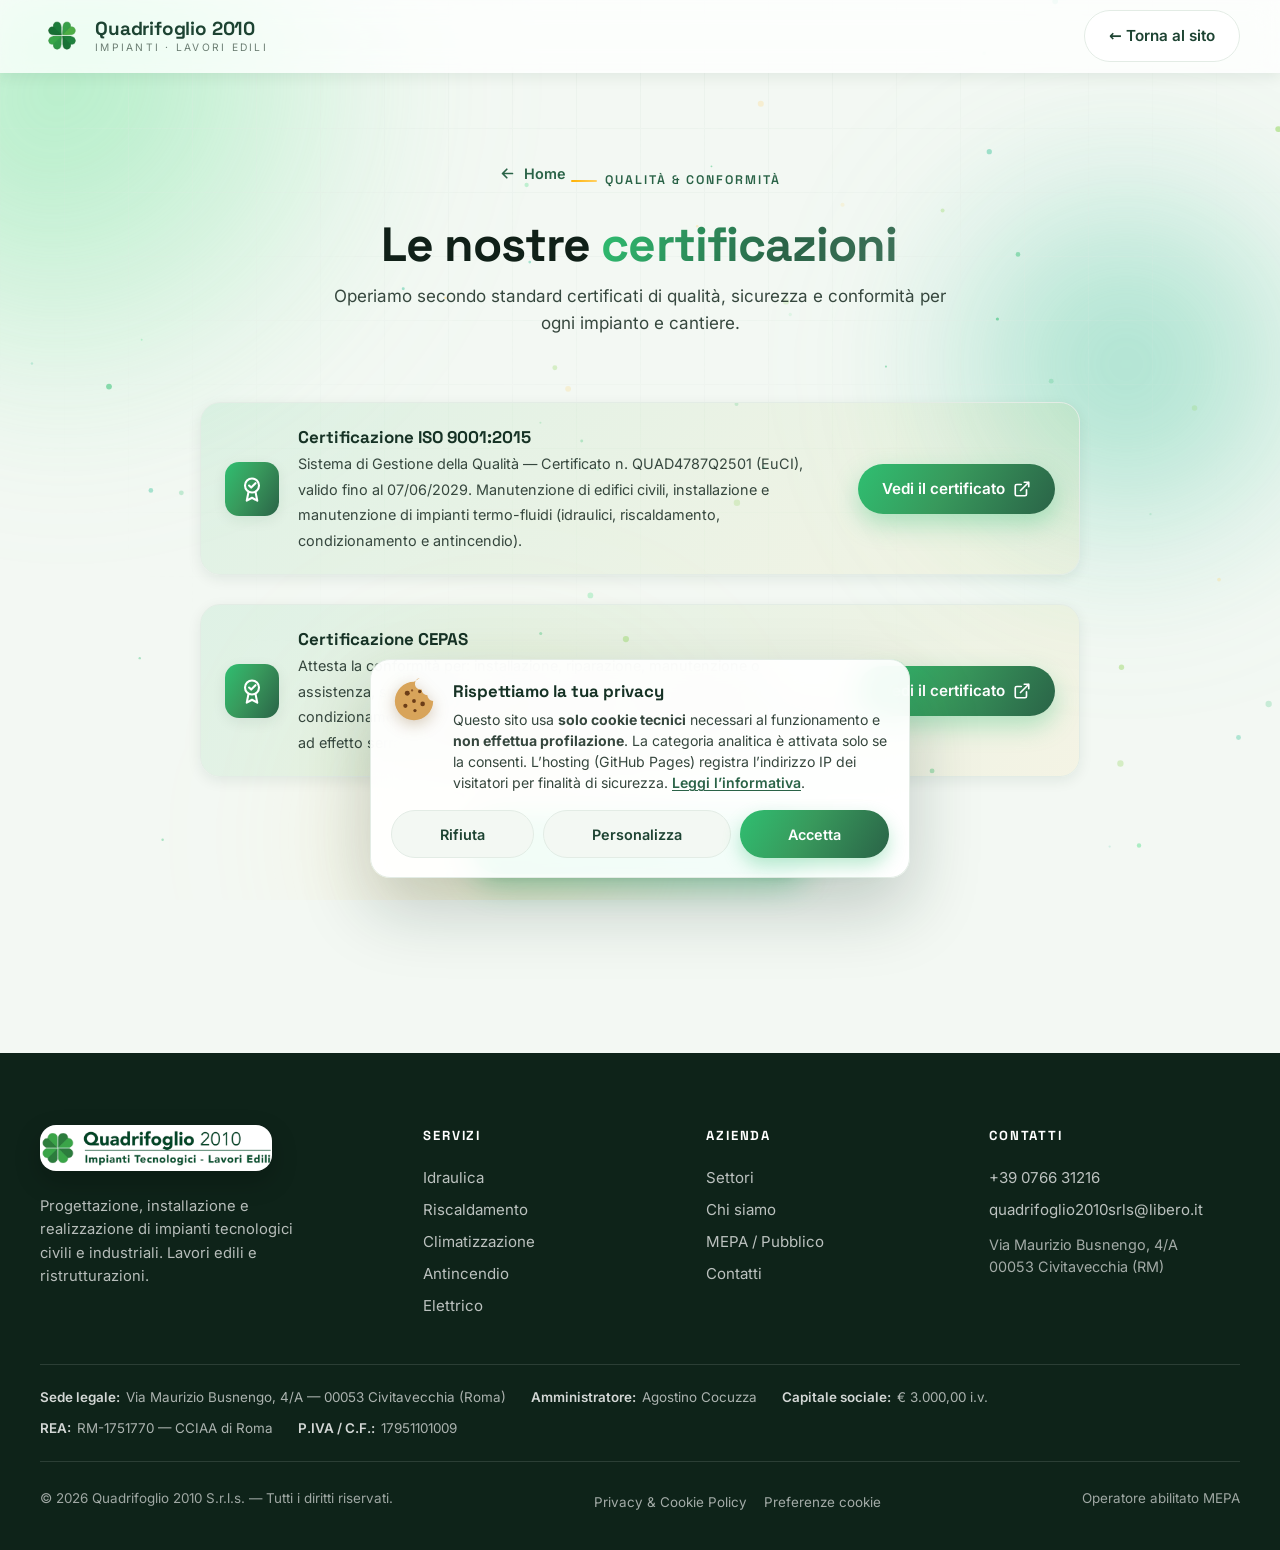
==== commit 49ef441e: "Update certificazioni.html" ====
--- a/certificazioni.html
+++ b/certificazioni.html
@@ -39,11 +39,11 @@
 
 <!-- Vivid four-leaf clover favicon -->
 <link rel="icon" href="data:image/svg+xml,%3Csvg xmlns='http://www.w3.org/2000/svg' viewBox='0 0 100 100'%3E%3Cg transform='translate(50 52)'%3E%3Cpath d='M0 0C-7-12-26-12-26-26-26-38-13-41 0-31 13-41 26-38 26-26 26-12 7-12 0 0Z' fill='%232fbf71'/%3E%3Cpath d='M0 0C-7-12-26-12-26-26-26-38-13-41 0-31 13-41 26-38 26-26 26-12 7-12 0 0Z' fill='%238bd450' transform='rotate(90)'/%3E%3Cpath d='M0 0C-7-12-26-12-26-26-26-38-13-41 0-31 13-41 26-38 26-26 26-12 7-12 0 0Z' fill='%2343c59e' transform='rotate(180)'/%3E%3Cpath d='M0 0C-7-12-26-12-26-26-26-38-13-41 0-31 13-41 26-38 26-26 26-12 7-12 0 0Z' fill='%236fe39a' transform='rotate(270)'/%3E%3C/g%3E%3C/svg%3E">
-<link rel="icon" href="./favicon.ico" sizes="any">
-<link rel="shortcut icon" href="./favicon.ico" type="image/x-icon">
-<link rel="icon" type="image/png" sizes="32x32" href="./assets/favicon-32.png">
-<link rel="icon" type="image/png" sizes="16x16" href="./assets/favicon-16.png">
-<link rel="apple-touch-icon" href="./assets/apple-touch-icon.png">
+<link rel="icon" href="./favicon.ico?" sizes="any">
+<link rel="shortcut icon" href="./favicon.ico?" type="image/x-icon">
+<link rel="icon" type="image/png" sizes="32x32" href="./assets/favicon-32.png?">
+<link rel="icon" type="image/png" sizes="16x16" href="./assets/favicon-16.png?">
+<link rel="apple-touch-icon" href="./assets/apple-touch-icon.png?">
 
 <!-- ============ STRUCTURED DATA (JSON-LD) ============ -->
 <script type="application/ld+json">
@@ -116,6 +116,21 @@
         <span>Sistema di Gestione della Qualità — Certificato n. QUAD4787Q2501 (EuCI), valido fino al 07/06/2029. Manutenzione di edifici civili, installazione e manutenzione di impianti termo-fluidi (idraulici, riscaldamento, condizionamento e antincendio).</span>
       </div>
       <a class="btn btn-primary cert-btn" href="https://drive.google.com/file/d/1SbGLcYLTrpvEILOt3RIGqUomWUOdhS-y/view?usp=sharing" target="_blank" rel="noopener" title="Vedi il certificato">
+        <span>Vedi il certificato</span>
+        <svg viewBox="0 0 24 24" fill="none" stroke="currentColor" stroke-width="2.2" stroke-linecap="round" stroke-linejoin="round"><path d="M15 3h6v6M10 14 21 3M18 13v6a2 2 0 0 1-2 2H5a2 2 0 0 1-2-2V8a2 2 0 0 1 2-2h6"/></svg>
+      </a>
+    </div>
+
+    <!-- CEPAS — certificazione F-GAS -->
+    <div class="cert-card reveal in">
+      <div class="cert-ic">
+        <svg viewBox="0 0 24 24" fill="none" stroke="currentColor" stroke-width="1.8" stroke-linecap="round" stroke-linejoin="round"><circle cx="12" cy="9" r="6"/><path d="M9 14.5 7.5 22l4.5-2.5L16.5 22 15 14.5"/><path d="m9.5 9 1.8 1.8L15 7"/></svg>
+      </div>
+      <div class="cert-body">
+        <strong>Certificazione CEPAS</strong>
+        <span>Attesta la conformità per: installazione, riparazione, manutenzione o assistenza, smantellamento di apparecchiature fisse di refrigerazione e condizionamento d'aria e pompe di calore fisse contenenti taluni gas fluorurati ad effetto serra con dimensione massima del carico senza limiti in kg.</span>
+      </div>
+      <a class="btn btn-primary cert-btn" href="https://drive.google.com/file/d/1Zgr4Pk_MGOV87rHRlUywl28Qnuftwf6z/view?usp=sharing" target="_blank" rel="noopener" title="Vedi il certificato">
         <span>Vedi il certificato</span>
         <svg viewBox="0 0 24 24" fill="none" stroke="currentColor" stroke-width="2.2" stroke-linecap="round" stroke-linejoin="round"><path d="M15 3h6v6M10 14 21 3M18 13v6a2 2 0 0 1-2 2H5a2 2 0 0 1-2-2V8a2 2 0 0 1 2-2h6"/></svg>
       </a>
